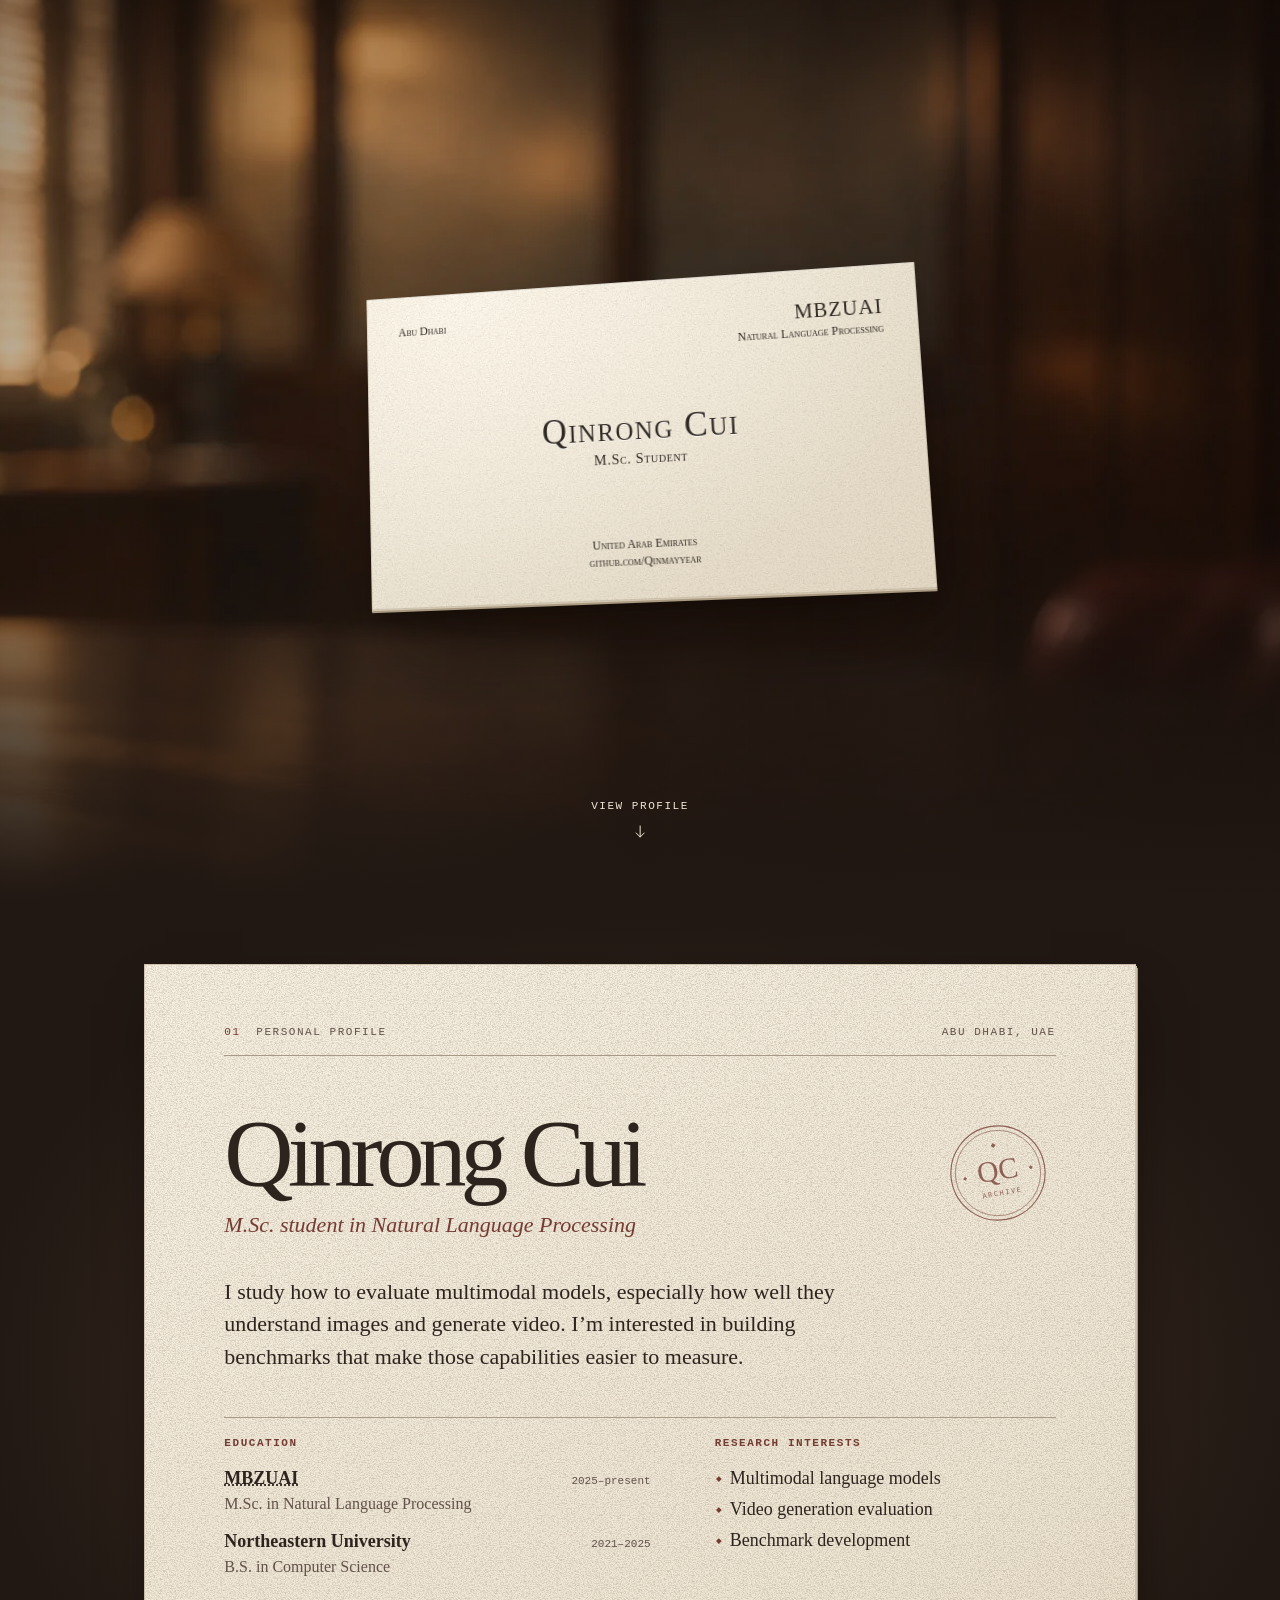
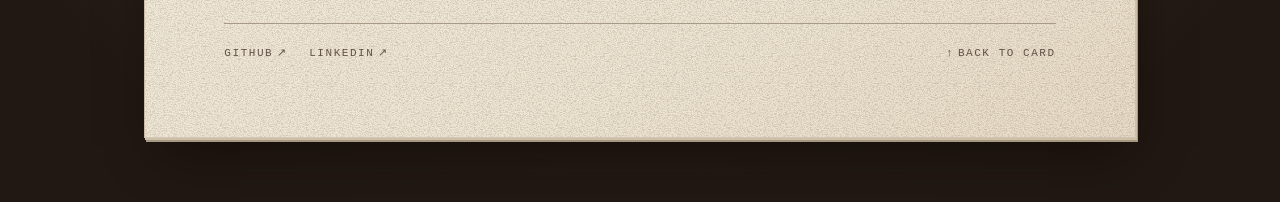
==== index.html @ 7d7e5cdd "big revision" ====
<!doctype html>
<html lang="en">
<head>
  <meta charset="utf-8">
  <meta name="viewport" content="width=device-width, initial-scale=1">
  <meta name="description" content="Qinrong Cui, M.Sc. student in Natural Language Processing at MBZUAI.">
  <meta name="theme-color" content="#211813">
  <title>Qinrong Cui</title>
  <link rel="icon" type="image/svg+xml" href="assets/monogram.svg">
  <link rel="preload" as="image" href="assets/office.webp">
  <link rel="stylesheet" href="assets/site.css">
  <script src="assets/site.js" defer></script>
</head>
<body>
  <main>
    <section class="cover" id="card" aria-labelledby="card-name" tabindex="-1">
      <div class="card-stage">
        <div class="business-card paper">
          <div class="card-corners">
            <span>Abu Dhabi</span>
            <div class="card-affiliation">
              <strong>MBZUAI</strong>
              <span>Natural Language Processing</span>
            </div>
          </div>

          <div class="card-identity">
            <h1 id="card-name">Qinrong Cui</h1>
            <p>M.Sc. Student</p>
          </div>

          <div class="card-details">
            <span>United Arab Emirates</span>
            <a href="https://github.com/Qinmayyear">github.com/Qinmayyear</a>
          </div>
        </div>
      </div>

      <a class="open-profile small-print" href="#profile">
        <span>View profile</span>
        <svg width="16" height="16" viewBox="0 0 16 16" fill="none" aria-hidden="true">
          <path d="M8 2v11m-4-4 4 4 4-4" stroke="currentColor" stroke-linecap="round" stroke-linejoin="round"/>
        </svg>
      </a>
    </section>

    <section class="profile-scene" id="profile" aria-labelledby="profile-title" tabindex="-1">
      <article class="profile-sheet paper">
        <header>
          <div class="sheet-meta small-print">
            <p><span class="sheet-number">01</span> Personal Profile</p>
            <p>Abu Dhabi, UAE</p>
          </div>

          <div class="sheet-heading">
            <div>
              <h2 id="profile-title">Qinrong Cui</h2>
              <p class="sheet-subtitle">M.Sc. student in Natural Language Processing</p>
            </div>
            <img class="sheet-imprint" src="assets/monogram.svg" width="104" height="104" alt="">
          </div>
        </header>

        <p class="sheet-intro">I study how to evaluate multimodal models, especially how well they understand images and generate video. I’m interested in building benchmarks that make those capabilities easier to measure.</p>

        <div class="sheet-columns">
          <section aria-labelledby="education-title">
            <h3 class="small-print" id="education-title">Education</h3>
            <ul class="education-list">
              <li>
                <div class="education-line">
                  <strong><abbr title="Mohamed bin Zayed University of Artificial Intelligence">MBZUAI</abbr></strong>
                  <span class="education-date">2025–present</span>
                </div>
                <p>M.Sc. in Natural Language Processing</p>
              </li>
              <li>
                <div class="education-line">
                  <strong>Northeastern University</strong>
                  <span class="education-date">2021–2025</span>
                </div>
                <p>B.S. in Computer Science</p>
              </li>
            </ul>
          </section>

          <section aria-labelledby="interests-title">
            <h3 class="small-print" id="interests-title">Research Interests</h3>
            <ul class="interest-list">
              <li>Multimodal language models</li>
              <li>Video generation evaluation</li>
              <li>Benchmark development</li>
            </ul>
          </section>
        </div>

        <footer class="sheet-footer small-print">
          <nav aria-label="Contact">
            <a href="https://github.com/Qinmayyear">GitHub <span aria-hidden="true">↗</span></a>
            <a href="https://www.linkedin.com/in/qinrong-cui-92b93a1bb/">LinkedIn <span aria-hidden="true">↗</span></a>
          </nav>
          <a class="back-to-card" href="#card"><span aria-hidden="true">↑</span> Back to card</a>
        </footer>
      </article>
    </section>
  </main>
</body>
</html>
---- assets/site.css ----
:root {
  color-scheme: light;
  --desk: #211813;
  --ink: #2e241e;
  --muted-ink: #615248;
  --oxblood: #743c33;
  --rule: #a79a86;
  --book-face: Baskerville, "Book Antiqua", Georgia, serif;
  --card-face: "Copperplate Gothic Light", Copperplate, Georgia, serif;
  --index-face: "SFMono-Regular", Consolas, "Liberation Mono", monospace;
  scroll-behavior: smooth;
  scrollbar-color: #8a7664 var(--desk);
}

*,
*::before,
*::after {
  box-sizing: border-box;
}

body {
  margin: 0;
  background: var(--desk);
  color: var(--ink);
  font: 1.125rem/1.5 var(--book-face);
}

h1,
h2,
h3,
p,
ul {
  margin: 0;
}

a {
  color: inherit;
  text-underline-offset: 0.22em;
}

a:focus-visible {
  outline: 2px solid currentColor;
  outline-offset: 4px;
}

.small-print {
  font: 500 0.6875rem/1.45 var(--index-face);
  letter-spacing: 0.14em;
  text-transform: uppercase;
}

.paper {
  position: relative;
  isolation: isolate;
}

.paper::before {
  position: absolute;
  z-index: -1;
  inset: 0;
  border-radius: inherit;
  background: url("paper-grain.svg") repeat;
  background-size: 168px 168px;
  opacity: var(--paper-grain, 0.24);
  pointer-events: none;
  content: "";
}

/* The calling card */

.cover {
  --scroll: 0;
  position: relative;
  isolation: isolate;
  display: grid;
  min-block-size: 100vh;
  min-block-size: 100svh;
  place-items: center;
  padding-block: 4.5rem 6rem;
  overflow: hidden;
  overflow: clip;
}

.cover::before,
.cover::after {
  position: absolute;
  pointer-events: none;
  content: "";
}

.cover::before {
  z-index: -2;
  inset: -5%;
  background: #34261e url("office.webp") 50% 53% / cover no-repeat;
  transform: translateY(calc(48px * var(--scroll)));
}

.cover::after {
  z-index: -1;
  inset: 0;
  background:
    linear-gradient(180deg, rgb(31 21 15 / 0.14), transparent 57%, var(--desk) 100%),
    radial-gradient(ellipse at 49% 43%, transparent 24%, rgb(18 10 6 / 0.45) 100%);
}

.card-stage {
  inline-size: min(85vw, 35rem);
  container-type: inline-size;
  perspective: 1100px;
  transform: translateY(calc(-48px * var(--scroll))) scale(calc(1 - 0.075 * var(--scroll)));
}

.business-card {
  --paper-grain: 0.12;
  --tilt-x: 0deg;
  --tilt-y: 0deg;
  display: grid;
  grid-template-rows: 1fr auto 1fr;
  aspect-ratio: 7 / 4;
  padding: 5.4% 6%;
  border-radius: 1px;
  background:
    radial-gradient(ellipse at 16% 2%, #fff9ed, transparent 74%),
    linear-gradient(146deg, #efe8d7 25%, #e5dac6);
  box-shadow:
    inset 0 0 0 1px rgb(97 74 49 / 0.18),
    inset 0 1px 1px rgb(255 255 255 / 0.7),
    0 1px 0 #d4c8b2,
    0 3px 0 #aa9a81,
    1px 15px 20px -12px rgb(18 10 5 / 0.7),
    15px 44px 76px -20px rgb(14 8 5 / 0.7);
  color: #302923;
  font: 400 0.75rem/1.22 var(--card-face);
  font-size: clamp(0.6875rem, 2.12cqi, 0.75rem);
  font-variant-caps: small-caps;
  transform: rotateZ(-2.5deg) rotateX(calc(6deg + var(--tilt-x))) rotateY(calc(-6deg + var(--tilt-y)));
  transition: transform 420ms cubic-bezier(0.2, 0.75, 0.24, 1);
}

.card-corners {
  display: flex;
  align-items: flex-start;
  justify-content: space-between;
  gap: 0.5rem;
  align-self: start;
}

.card-affiliation {
  display: grid;
  gap: 0.12em;
  text-align: right;
}

.card-affiliation strong {
  font-size: clamp(0.875rem, 3.65cqi, 1.375rem);
  font-weight: 400;
  letter-spacing: 0.05em;
}

.card-identity {
  text-align: center;
}

.card-identity h1 {
  font-size: clamp(1.375rem, 6.25cqi, 2.25rem);
  font-weight: 400;
  letter-spacing: 0.045em;
  line-height: 1.06;
  text-shadow: 0 1px rgb(255 255 255 / 0.72);
}

.card-identity p {
  margin-block-start: 0.3em;
  font-size: clamp(0.75rem, 2.55cqi, 0.9375rem);
  letter-spacing: 0.045em;
}

.card-details {
  display: grid;
  justify-items: center;
  gap: 0.2em;
  align-self: end;
  text-align: center;
}

.card-details a {
  text-decoration: none;
}

.card-details a:hover,
.card-details a:focus-visible {
  text-decoration: underline;
}

.open-profile {
  position: absolute;
  inset-block-end: clamp(1.35rem, 6svh, 3.5rem);
  inset-inline-start: 50%;
  display: grid;
  justify-items: center;
  gap: 0.55rem;
  min-block-size: 44px;
  padding: 0.4rem 0.75rem;
  color: #f0e5d4;
  text-decoration: none;
  white-space: nowrap;
  transform: translateX(-50%);
}

.open-profile svg {
  transition: transform 180ms ease-out;
}

.open-profile:hover svg {
  transform: translateY(3px);
}

/* The profile sheet */

.profile-scene {
  display: grid;
  min-block-size: 100vh;
  min-block-size: 100svh;
  place-items: center;
  padding: clamp(1.5rem, 5vw, 4.5rem) clamp(0.75rem, 4vw, 3rem);
  background:
    linear-gradient(var(--desk), transparent 14%, transparent 80%, var(--desk)),
    radial-gradient(ellipse at 50% 52%, #463428, var(--desk) 74%);
}

.cover:focus-visible,
.profile-scene:focus-visible {
  outline: 2px solid #efe4d2;
  outline-offset: -4px;
}

.profile-sheet {
  --paper-grain: 0.22;
  inline-size: min(100%, 62rem);
  padding: clamp(1.5rem, 4.7vw, 4.25rem) clamp(1.25rem, 6.2vw, 5.25rem);
  border: 1px solid rgb(94 66 43 / 0.24);
  background: linear-gradient(154deg, #f7f0e1, #efe6d4 74%, #e8ddc8);
  box-shadow:
    1px 2px 0 #cec0a8,
    2px 4px 0 #a69881,
    5px 24px 50px -16px rgb(14 8 4 / 0.76);
}

.sheet-meta {
  display: flex;
  flex-wrap: wrap;
  justify-content: space-between;
  gap: 0.5rem 1.25rem;
  padding-block-end: 0.85rem;
  border-block-end: 1px solid var(--rule);
  color: var(--muted-ink);
}

.sheet-number {
  margin-inline-end: 0.68em;
  color: var(--oxblood);
}

.sheet-heading {
  display: flex;
  align-items: center;
  justify-content: space-between;
  gap: 1.5rem;
  margin-block-start: clamp(1.65rem, 4.25vw, 3.2rem);
}

.sheet-heading h2 {
  font-size: clamp(2.6rem, 8.6vw, 6rem);
  font-weight: 400;
  letter-spacing: -0.062em;
  line-height: 0.97;
}

.sheet-subtitle {
  margin-block-start: 0.7rem;
  color: var(--oxblood);
  font-size: clamp(1rem, 2.4vw, 1.375rem);
  font-style: italic;
  line-height: 1.3;
}

.sheet-imprint {
  inline-size: clamp(4.75rem, 8vw, 6.5rem);
  block-size: auto;
  margin-inline-end: 0.375rem;
  opacity: 0.77;
  transform: rotate(-10deg);
}

.sheet-intro {
  max-inline-size: 61ch;
  margin-block-start: clamp(1.3rem, 3.2vw, 2.25rem);
  font-size: clamp(1.125rem, 2.45vw, 1.375rem);
  line-height: 1.48;
}

.sheet-columns {
  display: grid;
  grid-template-columns: minmax(0, 1.25fr) minmax(0, 1fr);
  gap: 1.85rem clamp(2rem, 5vw, 4.5rem);
  margin-block-start: clamp(1.65rem, 3.4vw, 2.75rem);
  padding-block-start: 1.15rem;
  border-block-start: 1px solid var(--rule);
}

.sheet-columns h3 {
  margin-block-end: 0.8rem;
  color: var(--oxblood);
  font-weight: 600;
}

.education-list,
.interest-list {
  padding: 0;
  list-style: none;
}

.education-list li + li {
  margin-block-start: 0.72rem;
}

.education-line {
  display: flex;
  flex-wrap: wrap;
  align-items: baseline;
  justify-content: space-between;
  gap: 0.15rem 0.6rem;
}

.education-date {
  color: var(--muted-ink);
  font: 400 0.6875rem/1.5 var(--index-face);
  white-space: nowrap;
}

.education-list p {
  color: var(--muted-ink);
  font-size: 1rem;
}

.interest-list li {
  position: relative;
  padding-inline-start: 0.95rem;
}

.interest-list li::before {
  position: absolute;
  inset-block-start: 0.69em;
  inset-inline-start: 0.15rem;
  inline-size: 0.23rem;
  block-size: 0.23rem;
  background: var(--oxblood);
  transform: rotate(45deg);
  content: "";
}

.interest-list li + li {
  margin-block-start: 0.25rem;
}

.sheet-footer,
.sheet-footer nav {
  display: flex;
  flex-wrap: wrap;
  align-items: center;
  gap: 0.3rem 1.35rem;
}

.sheet-footer {
  justify-content: space-between;
  margin-block-start: clamp(1.55rem, 3.5vw, 2.75rem);
  padding-block-start: 0.55rem;
  border-block-start: 1px solid var(--rule);
  color: var(--muted-ink);
}

.sheet-footer a {
  display: inline-flex;
  align-items: center;
  gap: 0.35em;
  min-block-size: 2.75rem;
  text-decoration: none;
}

.sheet-footer a:hover,
.sheet-footer a:focus-visible {
  color: var(--oxblood);
  text-decoration: underline;
}

@media (max-width: 42rem) {
  .cover::before {
    background-position: 24% 50%;
  }

  .sheet-columns {
    grid-template-columns: 1fr;
  }

  .sheet-imprint {
    display: none;
  }
}

@media (prefers-reduced-motion: reduce) {
  :root {
    scroll-behavior: auto;
  }

  .cover::before,
  .card-stage {
    transform: none;
  }

  .business-card {
    transform: rotateZ(-2.5deg);
    transition: none;
  }

  .open-profile svg {
    transition: none;
  }

  .open-profile:hover svg {
    transform: none;
  }
}

@media print {
  body,
  .profile-scene,
  .profile-sheet {
    background: white;
    color: black;
  }

  .cover,
  .profile-sheet::before,
  .back-to-card {
    display: none;
  }

  .profile-scene,
  .profile-sheet {
    display: block;
    min-block-size: auto;
    inline-size: auto;
    padding: 0;
    border: 0;
    box-shadow: none;
  }
}
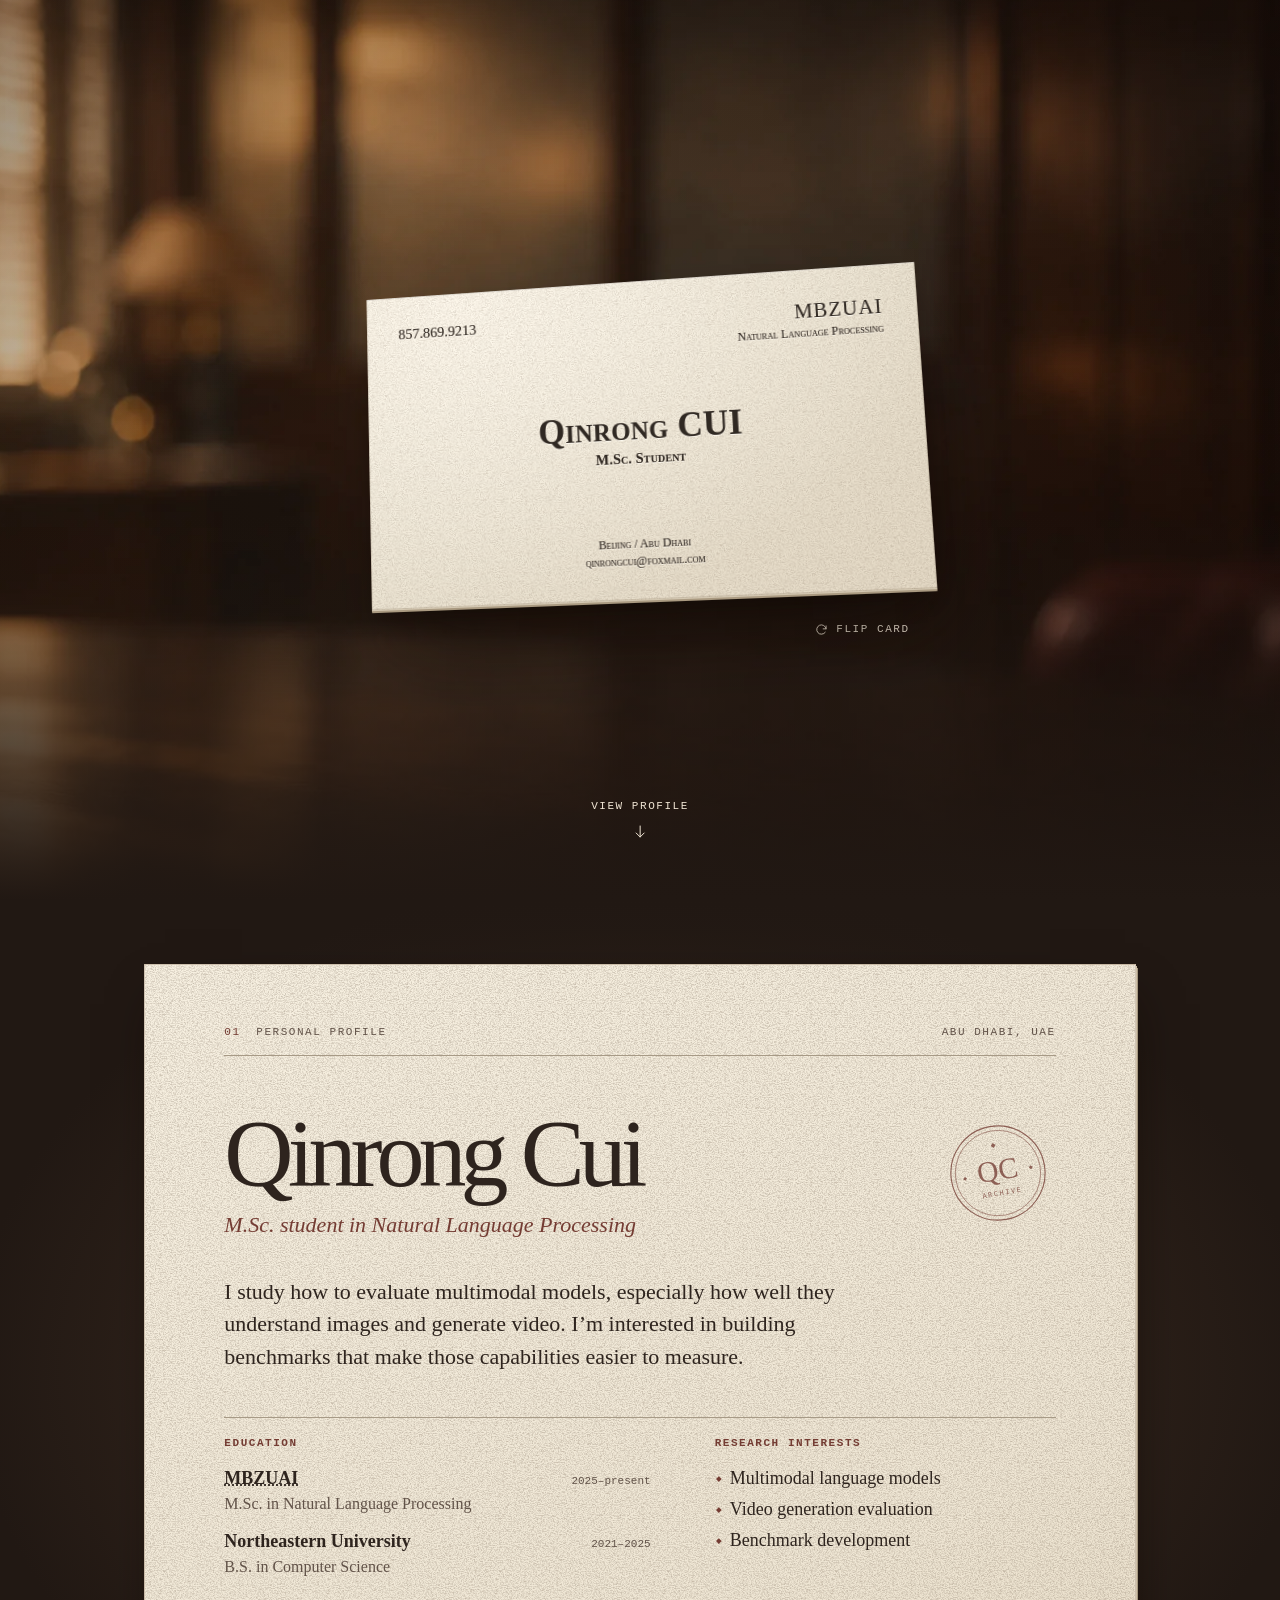
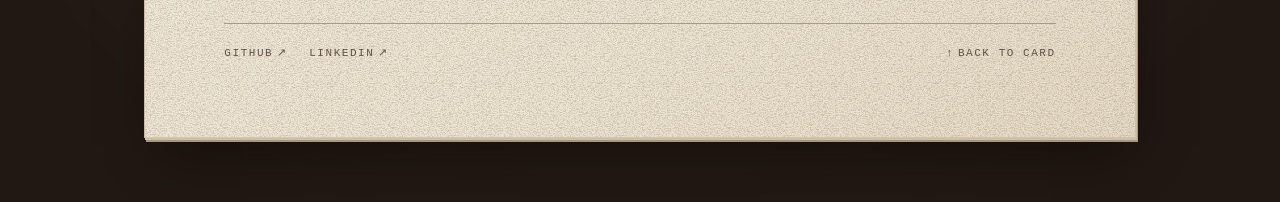
==== commit 8f7a74bb: "Refine calling card and add contact details" ====
--- a/index.html
+++ b/index.html
@@ -13,25 +13,59 @@
 </head>
 <body>
   <main>
-    <section class="cover" id="card" aria-labelledby="card-name" tabindex="-1">
+    <section class="cover" id="card" aria-label="Qinrong Cui’s business card" tabindex="-1">
       <div class="card-stage">
-        <div class="business-card paper">
-          <div class="card-corners">
-            <span>Abu Dhabi</span>
-            <div class="card-affiliation">
-              <strong>MBZUAI</strong>
-              <span>Natural Language Processing</span>
+        <button class="card-flip small-print" type="button" aria-controls="card-contact" aria-expanded="false" hidden>
+          <svg width="15" height="15" viewBox="0 0 16 16" fill="none" aria-hidden="true">
+            <path d="M12.9 7.3A5 5 0 1 0 12 11m.9-6.8v3.1H9.8" stroke="currentColor" stroke-linecap="round" stroke-linejoin="round"/>
+          </svg>
+          Flip card
+        </button>
+
+        <div class="business-card">
+          <div class="card-side card-front paper">
+            <div class="card-corners">
+              <a class="card-phone" href="tel:+18578699213">857.869.9213</a>
+              <div class="card-affiliation">
+                <strong>MBZUAI</strong>
+                <span>Natural Language Processing</span>
+              </div>
+            </div>
+
+            <div class="card-identity">
+              <h1 id="card-name">Qinrong <span class="card-surname">Cui</span></h1>
+              <p>M.Sc. Student</p>
+            </div>
+
+            <div class="card-details">
+              <span>Beijing / Abu Dhabi</span>
+              <a href="mailto:qinrongcui@foxmail.com">qinrongcui@foxmail.com</a>
             </div>
           </div>
 
-          <div class="card-identity">
-            <h1 id="card-name">Qinrong Cui</h1>
-            <p>M.Sc. Student</p>
-          </div>
-
-          <div class="card-details">
-            <span>United Arab Emirates</span>
-            <a href="https://github.com/Qinmayyear">github.com/Qinmayyear</a>
+          <div class="card-side card-back paper" id="card-contact" inert>
+            <div class="card-back-heading">
+              <h2>Contact</h2>
+              <span>Beijing / Abu Dhabi</span>
+            </div>
+            <dl class="card-contact-list">
+              <div>
+                <dt>Email</dt>
+                <dd><a href="mailto:qinrongcui@foxmail.com">qinrongcui@foxmail.com</a></dd>
+              </div>
+              <div>
+                <dt>Phone</dt>
+                <dd><a href="tel:+18578699213">+1 857.869.9213</a></dd>
+              </div>
+              <div>
+                <dt>GitHub</dt>
+                <dd><a href="https://github.com/Qinmayyear">@Qinmayyear <span aria-hidden="true">↗</span></a></dd>
+              </div>
+              <div>
+                <dt>LinkedIn</dt>
+                <dd><a href="https://www.linkedin.com/in/qinrong-cui-92b93a1bb/">Qinrong Cui <span aria-hidden="true">↗</span></a></dd>
+              </div>
+            </dl>
           </div>
         </div>
       </div>
--- a/assets/site.css
+++ b/assets/site.css
@@ -6,7 +6,8 @@
   --oxblood: #743c33;
   --rule: #a79a86;
   --book-face: Baskerville, "Book Antiqua", Georgia, serif;
-  --card-face: "Copperplate Gothic Light", Copperplate, Georgia, serif;
+  --card-face: "Copperplate Gothic Light", "Copperplate Gothic", Copperplate, Georgia, serif;
+  --card-bold-face: "Copperplate Gothic Bold", "Copperplate Gothic", Copperplate, Georgia, serif;
   --index-face: "SFMono-Regular", Consolas, "Liberation Mono", monospace;
   scroll-behavior: smooth;
   scrollbar-color: #8a7664 var(--desk);
@@ -104,6 +105,7 @@
 }
 
 .card-stage {
+  position: relative;
   inline-size: min(85vw, 35rem);
   container-type: inline-size;
   perspective: 1100px;
@@ -111,12 +113,29 @@
 }
 
 .business-card {
-  --paper-grain: 0.12;
   --tilt-x: 0deg;
   --tilt-y: 0deg;
-  display: grid;
-  grid-template-rows: 1fr auto 1fr;
+  --card-turn: 0deg;
+  display: grid;
   aspect-ratio: 7 / 4;
+  transform: rotateZ(-2.5deg) rotateX(calc(6deg + var(--tilt-x))) rotateY(calc(-6deg + var(--tilt-y) + var(--card-turn)));
+  transform-style: preserve-3d;
+  transition: transform 460ms cubic-bezier(0.2, 0.75, 0.24, 1);
+}
+
+.business-card.is-flipped {
+  --card-turn: 180deg;
+}
+
+.card-flip:not([hidden]) + .business-card {
+  cursor: pointer;
+}
+
+.card-side {
+  --paper-grain: 0.185;
+  display: grid;
+  grid-area: 1 / 1;
+  min-inline-size: 0;
   padding: 5.4% 6%;
   border-radius: 1px;
   background:
@@ -133,8 +152,13 @@
   font: 400 0.75rem/1.22 var(--card-face);
   font-size: clamp(0.6875rem, 2.12cqi, 0.75rem);
   font-variant-caps: small-caps;
-  transform: rotateZ(-2.5deg) rotateX(calc(6deg + var(--tilt-x))) rotateY(calc(-6deg + var(--tilt-y)));
-  transition: transform 420ms cubic-bezier(0.2, 0.75, 0.24, 1);
+  text-shadow: 0 -0.45px 0 rgb(69 45 30 / 0.38), 0 0.65px 0 rgb(255 252 243 / 0.85);
+  -webkit-backface-visibility: hidden;
+  backface-visibility: hidden;
+}
+
+.card-front {
+  grid-template-rows: 1fr auto 1fr;
 }
 
 .card-corners {
@@ -143,6 +167,12 @@
   justify-content: space-between;
   gap: 0.5rem;
   align-self: start;
+}
+
+.card-phone {
+  font-size: clamp(0.75rem, 2.68cqi, 0.9375rem);
+  font-variant-numeric: lining-nums tabular-nums;
+  white-space: nowrap;
 }
 
 .card-affiliation {
@@ -158,21 +188,27 @@
 }
 
 .card-identity {
+  font-family: var(--card-bold-face);
+  font-weight: 700;
   text-align: center;
 }
 
 .card-identity h1 {
   font-size: clamp(1.375rem, 6.25cqi, 2.25rem);
-  font-weight: 400;
-  letter-spacing: 0.045em;
+  font-weight: inherit;
+  letter-spacing: 0.008em;
   line-height: 1.06;
-  text-shadow: 0 1px rgb(255 255 255 / 0.72);
+}
+
+.card-surname {
+  font-variant-caps: normal;
+  text-transform: uppercase;
 }
 
 .card-identity p {
   margin-block-start: 0.3em;
   font-size: clamp(0.75rem, 2.55cqi, 0.9375rem);
-  letter-spacing: 0.045em;
+  letter-spacing: 0.01em;
 }
 
 .card-details {
@@ -183,13 +219,106 @@
   text-align: center;
 }
 
-.card-details a {
+.card-side a {
   text-decoration: none;
 }
 
-.card-details a:hover,
-.card-details a:focus-visible {
+.card-side a:hover,
+.card-side a:focus-visible {
   text-decoration: underline;
+}
+
+.card-back {
+  grid-template-rows: auto 1fr;
+  row-gap: clamp(0.3rem, 1.7cqi, 0.75rem);
+  transform: rotateY(180deg);
+}
+
+.card-back-heading {
+  display: flex;
+  flex-wrap: wrap;
+  justify-content: space-between;
+  align-items: baseline;
+  gap: 0.1rem 0.6rem;
+  padding-block-end: 0.5em;
+  border-block-end: 1px solid var(--rule);
+}
+
+.card-back-heading h2 {
+  font: 700 clamp(1.125rem, 4.3cqi, 1.5rem)/1 var(--card-bold-face);
+}
+
+.card-back-heading span {
+  color: var(--muted-ink);
+}
+
+.card-contact-list {
+  display: grid;
+  grid-template-rows: repeat(4, 1fr);
+  margin: 0;
+}
+
+.card-contact-list > div {
+  display: grid;
+  grid-template-columns: minmax(3.45rem, 24%) minmax(0, 1fr);
+  align-items: center;
+  gap: 0.45rem;
+  border-block-end: 1px solid rgb(98 77 56 / 0.23);
+}
+
+.card-contact-list > div:last-child {
+  border-block-end: 0;
+}
+
+.card-contact-list dt {
+  color: var(--muted-ink);
+  font: 500 clamp(0.575rem, 1.94cqi, 0.6875rem)/1.2 var(--index-face);
+  letter-spacing: 0.08em;
+  text-shadow: none;
+  text-transform: uppercase;
+}
+
+.card-contact-list dd {
+  margin: 0;
+  font-size: clamp(0.75rem, 2.75cqi, 0.9375rem);
+}
+
+.card-contact-list a {
+  display: flex;
+  align-items: center;
+  justify-content: space-between;
+  gap: 0.35em;
+  min-block-size: 1.5rem;
+  overflow-wrap: anywhere;
+}
+
+.card-contact-list a span {
+  color: var(--oxblood);
+}
+
+.card-flip:not([hidden]) {
+  position: absolute;
+  inset-block-start: calc(100% + 0.6rem);
+  inset-inline-end: 0;
+  display: inline-flex;
+  align-items: center;
+  gap: 0.45rem;
+  min-block-size: 2.75rem;
+  padding: 0 0.65rem;
+  border: 0;
+  border-radius: 1px;
+  background: transparent;
+  color: #f0e5d4;
+  cursor: pointer;
+}
+
+.card-flip:hover {
+  background: rgb(247 235 218 / 0.10);
+}
+
+.card-flip:focus-visible {
+  outline: 2px solid currentColor;
+  outline-offset: 2px;
 }
 
 .open-profile {
@@ -235,7 +364,7 @@
 }
 
 .profile-sheet {
-  --paper-grain: 0.22;
+  --paper-grain: 0.26;
   inline-size: min(100%, 62rem);
   padding: clamp(1.5rem, 4.7vw, 4.25rem) clamp(1.25rem, 6.2vw, 5.25rem);
   border: 1px solid rgb(94 66 43 / 0.24);
@@ -418,7 +547,7 @@
   }
 
   .business-card {
-    transform: rotateZ(-2.5deg);
+    transform: rotateZ(-2.5deg) rotateY(var(--card-turn));
     transition: none;
   }
 
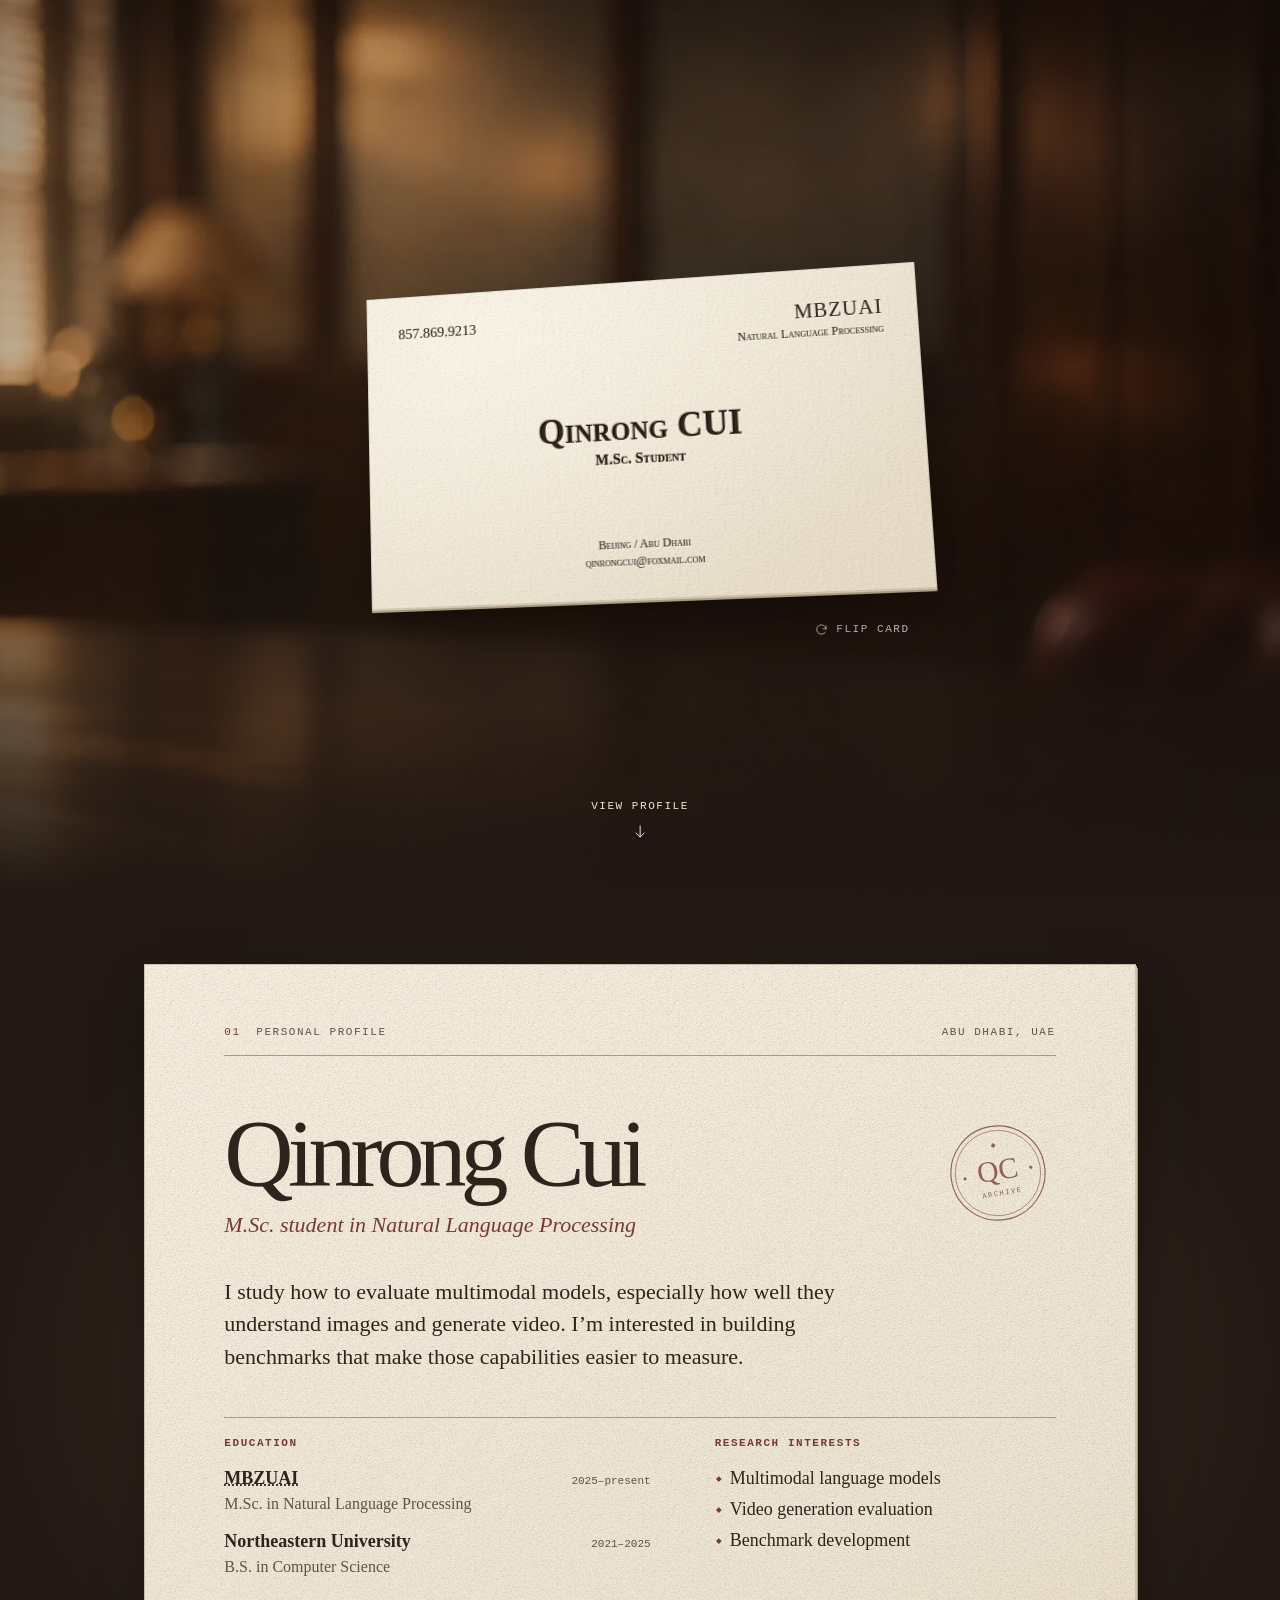
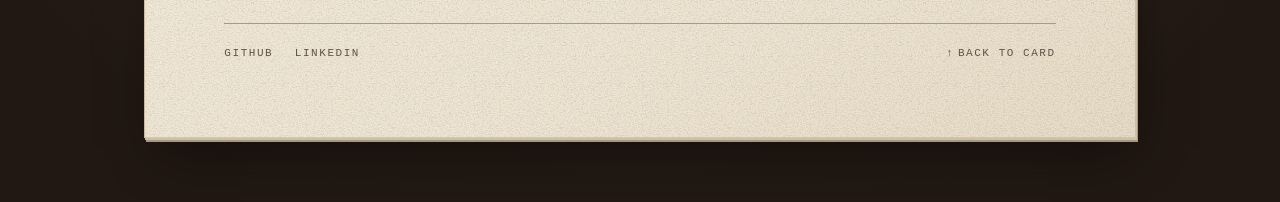
==== commit 26b7a9e8: "Light the paper and recessed type with card tilt" ====
--- a/index.html
+++ b/index.html
@@ -8,12 +8,46 @@
   <title>Qinrong Cui</title>
   <link rel="icon" type="image/svg+xml" href="assets/monogram.svg">
   <link rel="preload" as="image" href="assets/office.webp">
-  <link rel="stylesheet" href="assets/site.css">
-  <script src="assets/site.js" defer></script>
+  <link rel="stylesheet" href="assets/site.css?v=paper-light">
+  <script src="assets/site.js?v=paper-light" defer></script>
 </head>
 <body>
   <main>
     <section class="cover" id="card" aria-label="Qinrong Cui’s business card" tabindex="-1">
+      <svg class="card-materials" width="0" height="0" aria-hidden="true" focusable="false">
+        <defs>
+          <filter id="fiber-relief" filterUnits="userSpaceOnUse" x="0" y="0" width="168" height="168" color-interpolation-filters="sRGB">
+            <feTurbulence type="fractalNoise" baseFrequency=".28 .57" numOctaves="2" seed="23" stitchTiles="stitch" result="fiber-height"/>
+            <feDiffuseLighting in="fiber-height" surfaceScale="1.45" lighting-color="#fff">
+              <feDistantLight data-card-light azimuth="225" elevation="38"/>
+            </feDiffuseLighting>
+          </filter>
+          <pattern id="lit-fibers" width="168" height="168" patternUnits="userSpaceOnUse">
+            <rect width="168" height="168" fill="#808080" filter="url(#fiber-relief)"/>
+          </pattern>
+
+          <filter id="pressed-ink" x="-10%" y="-24%" width="120%" height="148%" color-interpolation-filters="sRGB">
+            <feGaussianBlur in="SourceAlpha" stdDeviation=".55" result="glyph-depth"/>
+            <feDiffuseLighting in="glyph-depth" surfaceScale="-2.1" lighting-color="#fff" result="groove-light">
+              <feDistantLight data-card-light azimuth="225" elevation="38"/>
+            </feDiffuseLighting>
+            <feComponentTransfer in="groove-light" result="ink-tone">
+              <feFuncR type="linear" slope=".23" intercept=".048"/>
+              <feFuncG type="linear" slope=".18" intercept=".039"/>
+              <feFuncB type="linear" slope=".14" intercept=".031"/>
+            </feComponentTransfer>
+            <feComposite in="ink-tone" in2="SourceAlpha" operator="in" result="ink"/>
+            <feColorMatrix id="groove-shadow" in="groove-light" type="matrix" values="0 0 0 0 .39  0 0 0 0 .28  0 0 0 0 .19  -.72 0 0 0 .418" result="groove-shadow"/>
+            <feColorMatrix id="groove-highlight" in="groove-light" type="matrix" values="0 0 0 0 1  0 0 0 0 .99  0 0 0 0 .95  1.55 0 0 0 -.989" result="groove-highlight"/>
+            <feMerge>
+              <feMergeNode in="groove-shadow"/>
+              <feMergeNode in="groove-highlight"/>
+              <feMergeNode in="ink"/>
+            </feMerge>
+          </filter>
+        </defs>
+      </svg>
+
       <div class="card-stage">
         <button class="card-flip small-print" type="button" aria-controls="card-contact" aria-expanded="false" hidden>
           <svg width="15" height="15" viewBox="0 0 16 16" fill="none" aria-hidden="true">
@@ -24,6 +58,9 @@
 
         <div class="business-card">
           <div class="card-side card-front paper">
+            <svg class="card-surface" width="100%" height="100%" aria-hidden="true" focusable="false">
+              <rect width="100%" height="100%" fill="url(#lit-fibers)"/>
+            </svg>
             <div class="card-corners">
               <a class="card-phone" href="tel:+18578699213">857.869.9213</a>
               <div class="card-affiliation">
@@ -44,6 +81,9 @@
           </div>
 
           <div class="card-side card-back paper" id="card-contact" inert>
+            <svg class="card-surface" width="100%" height="100%" aria-hidden="true" focusable="false">
+              <rect width="100%" height="100%" fill="url(#lit-fibers)"/>
+            </svg>
             <div class="card-back-heading">
               <h2>Contact</h2>
               <span>Beijing / Abu Dhabi</span>
@@ -59,11 +99,11 @@
               </div>
               <div>
                 <dt>GitHub</dt>
-                <dd><a href="https://github.com/Qinmayyear">@Qinmayyear <span aria-hidden="true">↗</span></a></dd>
+                <dd><a href="https://github.com/Qinmayyear">@Qinmayyear</a></dd>
               </div>
               <div>
                 <dt>LinkedIn</dt>
-                <dd><a href="https://www.linkedin.com/in/qinrong-cui-92b93a1bb/">Qinrong Cui <span aria-hidden="true">↗</span></a></dd>
+                <dd><a href="https://www.linkedin.com/in/qinrong-cui-92b93a1bb/">Qinrong Cui</a></dd>
               </div>
             </dl>
           </div>
@@ -130,8 +170,8 @@
 
         <footer class="sheet-footer small-print">
           <nav aria-label="Contact">
-            <a href="https://github.com/Qinmayyear">GitHub <span aria-hidden="true">↗</span></a>
-            <a href="https://www.linkedin.com/in/qinrong-cui-92b93a1bb/">LinkedIn <span aria-hidden="true">↗</span></a>
+            <a href="https://github.com/Qinmayyear">GitHub</a>
+            <a href="https://www.linkedin.com/in/qinrong-cui-92b93a1bb/">LinkedIn</a>
           </nav>
           <a class="back-to-card" href="#card"><span aria-hidden="true">↑</span> Back to card</a>
         </footer>
--- a/assets/site.css
+++ b/assets/site.css
@@ -104,6 +104,11 @@
     radial-gradient(ellipse at 49% 43%, transparent 24%, rgb(18 10 6 / 0.45) 100%);
 }
 
+.card-materials {
+  position: absolute;
+  pointer-events: none;
+}
+
 .card-stage {
   position: relative;
   inline-size: min(85vw, 35rem);
@@ -132,15 +137,18 @@
 }
 
 .card-side {
-  --paper-grain: 0.185;
+  --paper-grain: 0.055;
+  --rim-x: var(--ink-rim-x, 0.55px);
+  --rim-y: var(--ink-rim-y, 0.55px);
   display: grid;
   grid-area: 1 / 1;
   min-inline-size: 0;
   padding: 5.4% 6%;
   border-radius: 1px;
   background:
-    radial-gradient(ellipse at 16% 2%, #fff9ed, transparent 74%),
-    linear-gradient(146deg, #efe8d7 25%, #e5dac6);
+    radial-gradient(ellipse at var(--window-x, 18%) var(--window-y, 9%),
+      rgb(255 251 239 / var(--window-glow, 0.65)), transparent 76%),
+    linear-gradient(146deg, #f0e8d7 24%, #e6dac5);
   box-shadow:
     inset 0 0 0 1px rgb(97 74 49 / 0.18),
     inset 0 1px 1px rgb(255 255 255 / 0.7),
@@ -152,9 +160,30 @@
   font: 400 0.75rem/1.22 var(--card-face);
   font-size: clamp(0.6875rem, 2.12cqi, 0.75rem);
   font-variant-caps: small-caps;
-  text-shadow: 0 -0.45px 0 rgb(69 45 30 / 0.38), 0 0.65px 0 rgb(255 252 243 / 0.85);
+  text-shadow:
+    calc(-0.65 * var(--rim-x)) calc(-0.65 * var(--rim-y)) 0 rgb(67 45 31 / 0.30),
+    var(--rim-x) var(--rim-y) 0 rgb(255 250 238 / 0.72);
   -webkit-backface-visibility: hidden;
   backface-visibility: hidden;
+}
+
+.card-surface {
+  position: absolute;
+  z-index: -1;
+  inset: 0;
+  inline-size: 100%;
+  block-size: 100%;
+  border-radius: inherit;
+  mix-blend-mode: soft-light;
+  mask-image: radial-gradient(ellipse at var(--window-x, 18%) var(--window-y, 9%), #000 5%, rgb(0 0 0 / 0.38) 100%);
+  opacity: 0.68;
+  pointer-events: none;
+}
+
+.card-identity,
+.card-back-heading h2 {
+  filter: url("#pressed-ink");
+  text-shadow: none;
 }
 
 .card-front {
@@ -286,14 +315,8 @@
 .card-contact-list a {
   display: flex;
   align-items: center;
-  justify-content: space-between;
-  gap: 0.35em;
   min-block-size: 1.5rem;
   overflow-wrap: anywhere;
-}
-
-.card-contact-list a span {
-  color: var(--oxblood);
 }
 
 .card-flip:not([hidden]) {
@@ -364,7 +387,7 @@
 }
 
 .profile-sheet {
-  --paper-grain: 0.26;
+  --paper-grain: 0.14;
   inline-size: min(100%, 62rem);
   padding: clamp(1.5rem, 4.7vw, 4.25rem) clamp(1.25rem, 6.2vw, 5.25rem);
   border: 1px solid rgb(94 66 43 / 0.24);
@@ -560,6 +583,21 @@
   }
 }
 
+@media (forced-colors: active) {
+  .card-surface {
+    display: none;
+  }
+
+  .card-identity,
+  .card-back-heading h2 {
+    filter: none;
+  }
+
+  .card-side {
+    text-shadow: none;
+  }
+}
+
 @media print {
   body,
   .profile-scene,
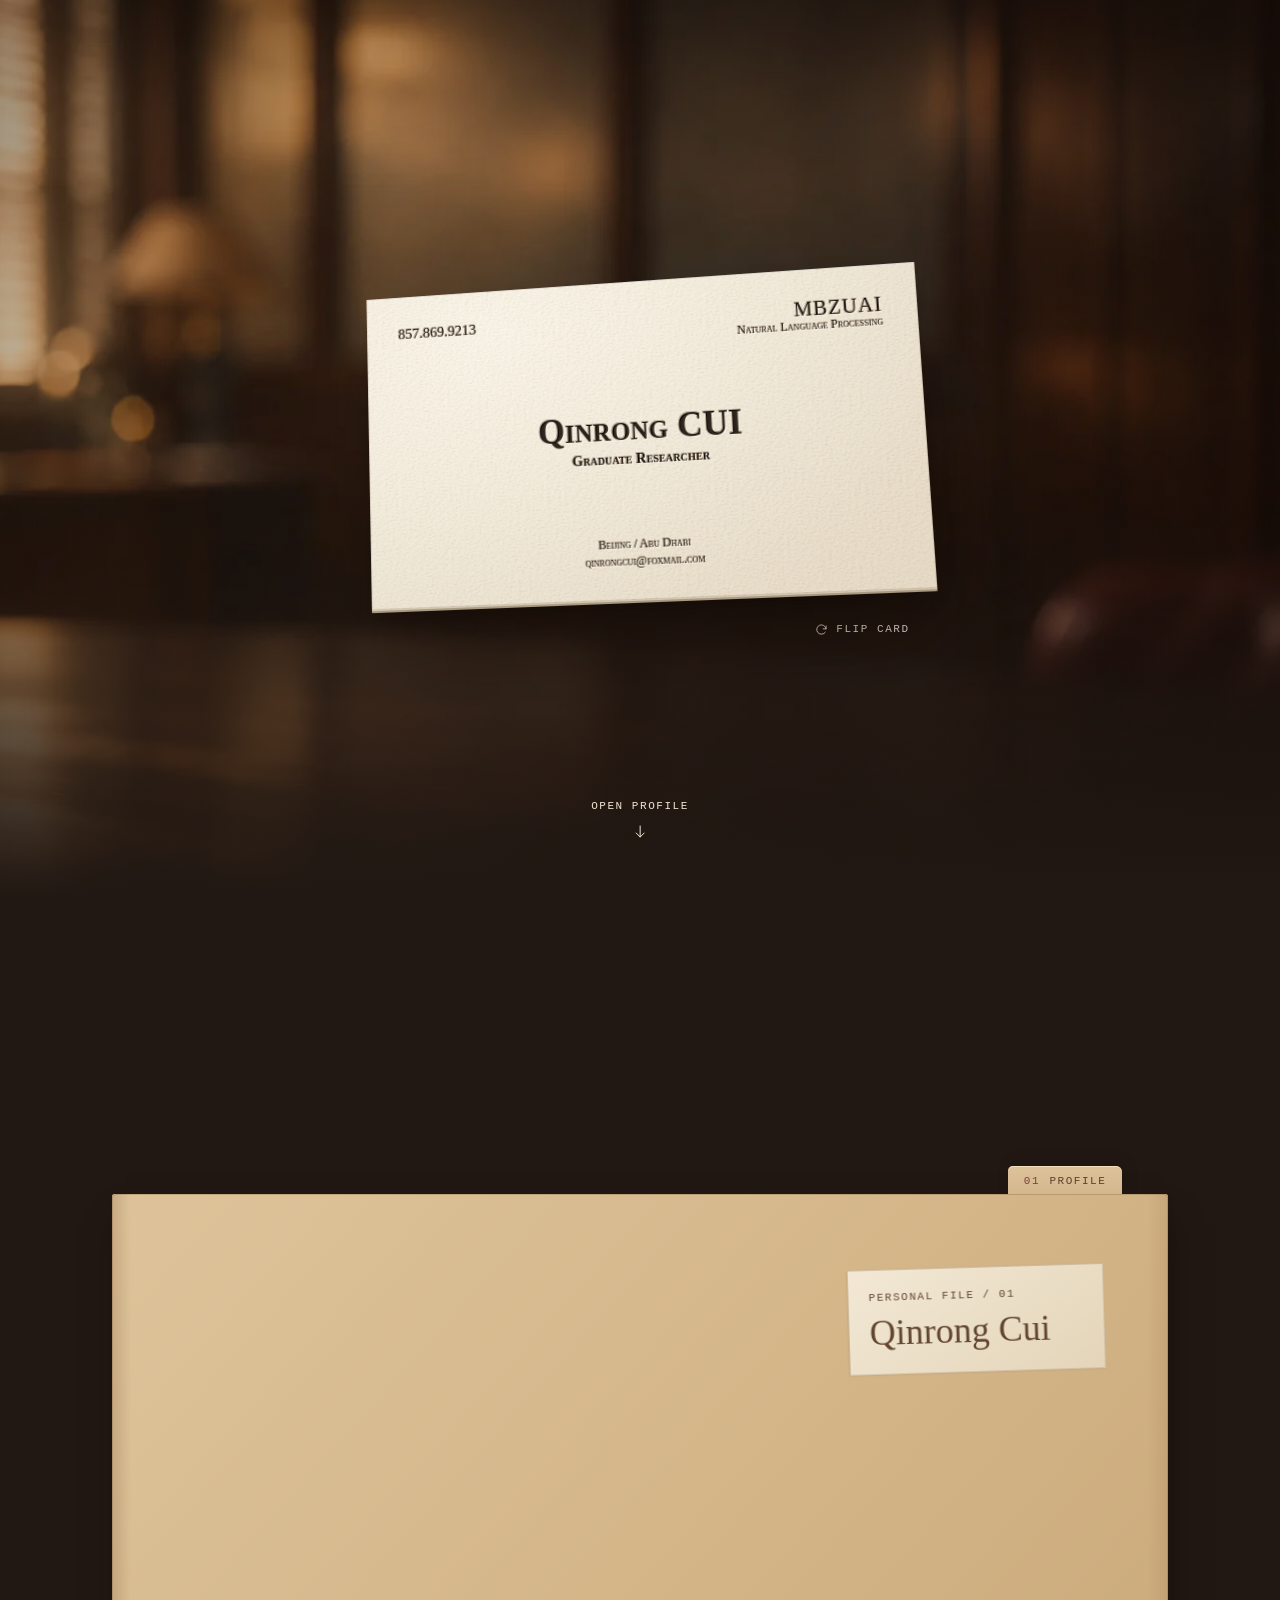
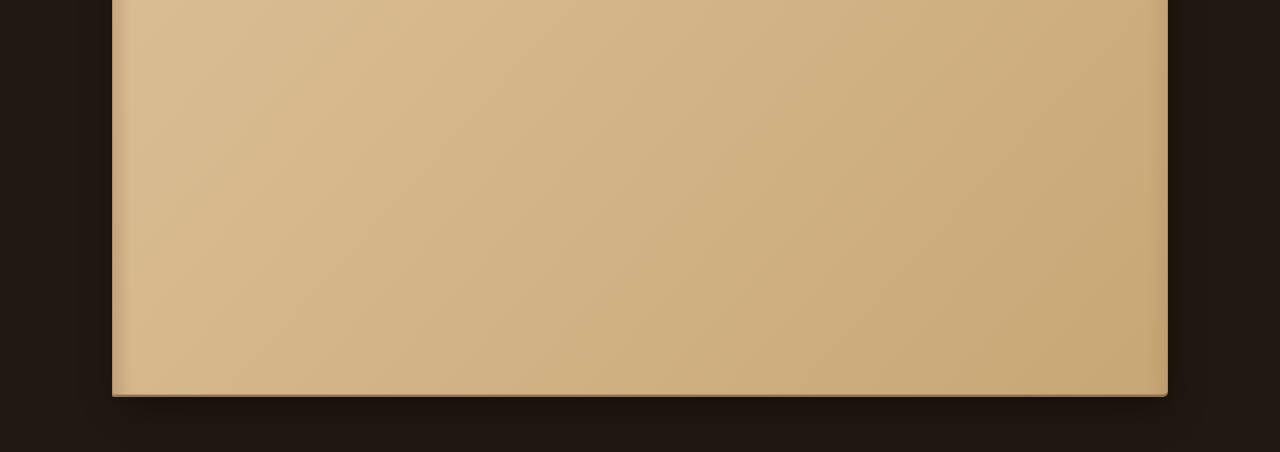
==== commit c0f0f0a9: "Open the profile in a manila folder on the desk" ====
--- a/index.html
+++ b/index.html
@@ -8,174 +8,186 @@
   <title>Qinrong Cui</title>
   <link rel="icon" type="image/svg+xml" href="assets/monogram.svg">
   <link rel="preload" as="image" href="assets/office.webp">
-  <link rel="stylesheet" href="assets/site.css?v=paper-light">
-  <script src="assets/site.js?v=paper-light" defer></script>
+  <link rel="stylesheet" href="assets/site.css?v=desk-file">
+  <script src="assets/site.js?v=desk-file" defer></script>
 </head>
 <body>
-  <main>
-    <section class="cover" id="card" aria-label="Qinrong Cui’s business card" tabindex="-1">
-      <svg class="card-materials" width="0" height="0" aria-hidden="true" focusable="false">
-        <defs>
-          <filter id="fiber-relief" filterUnits="userSpaceOnUse" x="0" y="0" width="168" height="168" color-interpolation-filters="sRGB">
-            <feTurbulence type="fractalNoise" baseFrequency=".28 .57" numOctaves="2" seed="23" stitchTiles="stitch" result="fiber-height"/>
-            <feDiffuseLighting in="fiber-height" surfaceScale="1.45" lighting-color="#fff">
-              <feDistantLight data-card-light azimuth="225" elevation="38"/>
-            </feDiffuseLighting>
-          </filter>
-          <pattern id="lit-fibers" width="168" height="168" patternUnits="userSpaceOnUse">
-            <rect width="168" height="168" fill="#808080" filter="url(#fiber-relief)"/>
-          </pattern>
+  <main class="desk-story">
+    <div class="desk-backdrop" aria-hidden="true"></div>
+    <div class="desk-arrival" id="card" tabindex="-1">
+      <section class="cover" aria-label="Qinrong Cui’s business card">
+        <svg class="card-materials" width="0" height="0" aria-hidden="true" focusable="false">
+          <defs>
+            <filter id="fiber-relief" filterUnits="userSpaceOnUse" x="0" y="0" width="168" height="168" color-interpolation-filters="sRGB">
+              <feTurbulence type="fractalNoise" baseFrequency=".28 .57" numOctaves="2" seed="23" stitchTiles="stitch" result="fiber-height"/>
+              <feDiffuseLighting in="fiber-height" surfaceScale="1.45" lighting-color="#fff">
+                <feDistantLight data-card-light azimuth="225" elevation="38"/>
+              </feDiffuseLighting>
+            </filter>
+            <pattern id="lit-fibers" width="168" height="168" patternUnits="userSpaceOnUse">
+              <rect width="168" height="168" fill="#808080" filter="url(#fiber-relief)"/>
+            </pattern>
 
-          <filter id="pressed-ink" x="-10%" y="-24%" width="120%" height="148%" color-interpolation-filters="sRGB">
-            <feGaussianBlur in="SourceAlpha" stdDeviation=".55" result="glyph-depth"/>
-            <feDiffuseLighting in="glyph-depth" surfaceScale="-2.1" lighting-color="#fff" result="groove-light">
-              <feDistantLight data-card-light azimuth="225" elevation="38"/>
-            </feDiffuseLighting>
-            <feComponentTransfer in="groove-light" result="ink-tone">
-              <feFuncR type="linear" slope=".23" intercept=".048"/>
-              <feFuncG type="linear" slope=".18" intercept=".039"/>
-              <feFuncB type="linear" slope=".14" intercept=".031"/>
-            </feComponentTransfer>
-            <feComposite in="ink-tone" in2="SourceAlpha" operator="in" result="ink"/>
-            <feColorMatrix id="groove-shadow" in="groove-light" type="matrix" values="0 0 0 0 .39  0 0 0 0 .28  0 0 0 0 .19  -.72 0 0 0 .418" result="groove-shadow"/>
-            <feColorMatrix id="groove-highlight" in="groove-light" type="matrix" values="0 0 0 0 1  0 0 0 0 .99  0 0 0 0 .95  1.55 0 0 0 -.989" result="groove-highlight"/>
-            <feMerge>
-              <feMergeNode in="groove-shadow"/>
-              <feMergeNode in="groove-highlight"/>
-              <feMergeNode in="ink"/>
-            </feMerge>
-          </filter>
-        </defs>
-      </svg>
+            <filter id="pressed-ink" x="-10%" y="-24%" width="120%" height="148%" color-interpolation-filters="sRGB">
+              <feGaussianBlur in="SourceAlpha" stdDeviation=".55" result="glyph-depth"/>
+              <feDiffuseLighting in="glyph-depth" surfaceScale="-2.1" lighting-color="#fff" result="groove-light">
+                <feDistantLight data-card-light azimuth="225" elevation="38"/>
+              </feDiffuseLighting>
+              <feComponentTransfer in="groove-light" result="ink-tone">
+                <feFuncR type="linear" slope=".23" intercept=".048"/>
+                <feFuncG type="linear" slope=".18" intercept=".039"/>
+                <feFuncB type="linear" slope=".14" intercept=".031"/>
+              </feComponentTransfer>
+              <feComposite in="ink-tone" in2="SourceAlpha" operator="in" result="ink"/>
+              <feColorMatrix id="groove-shadow" in="groove-light" type="matrix" values="0 0 0 0 .39  0 0 0 0 .28  0 0 0 0 .19  -.72 0 0 0 .418" result="groove-shadow"/>
+              <feColorMatrix id="groove-highlight" in="groove-light" type="matrix" values="0 0 0 0 1  0 0 0 0 .99  0 0 0 0 .95  1.55 0 0 0 -.989" result="groove-highlight"/>
+              <feMerge>
+                <feMergeNode in="groove-shadow"/>
+                <feMergeNode in="groove-highlight"/>
+                <feMergeNode in="ink"/>
+              </feMerge>
+            </filter>
+          </defs>
+        </svg>
 
-      <div class="card-stage">
-        <button class="card-flip small-print" type="button" aria-controls="card-contact" aria-expanded="false" hidden>
-          <svg width="15" height="15" viewBox="0 0 16 16" fill="none" aria-hidden="true">
-            <path d="M12.9 7.3A5 5 0 1 0 12 11m.9-6.8v3.1H9.8" stroke="currentColor" stroke-linecap="round" stroke-linejoin="round"/>
-          </svg>
-          Flip card
-        </button>
+        <div class="card-stage">
+          <button class="card-flip small-print" type="button" aria-controls="card-contact" aria-expanded="false" hidden>
+            <svg width="15" height="15" viewBox="0 0 16 16" fill="none" aria-hidden="true">
+              <path d="M12.9 7.3A5 5 0 1 0 12 11m.9-6.8v3.1H9.8" stroke="currentColor" stroke-linecap="round" stroke-linejoin="round"/>
+            </svg>
+            Flip card
+          </button>
 
-        <div class="business-card">
-          <div class="card-side card-front paper">
-            <svg class="card-surface" width="100%" height="100%" aria-hidden="true" focusable="false">
-              <rect width="100%" height="100%" fill="url(#lit-fibers)"/>
-            </svg>
-            <div class="card-corners">
-              <a class="card-phone" href="tel:+18578699213">857.869.9213</a>
-              <div class="card-affiliation">
-                <strong>MBZUAI</strong>
-                <span>Natural Language Processing</span>
+          <div class="business-card">
+            <div class="card-side card-front paper">
+              <svg class="card-surface" width="100%" height="100%" aria-hidden="true" focusable="false">
+                <rect width="100%" height="100%" fill="url(#lit-fibers)"/>
+              </svg>
+              <div class="card-corners">
+                <a class="card-phone" href="tel:+18578699213"><span class="card-ink">857.869.9213</span></a>
+                <div class="card-affiliation card-ink">
+                  <strong>MBZUAI</strong>
+                  <span>Natural Language Processing</span>
+                </div>
+              </div>
+
+              <div class="card-identity card-ink">
+                <h1 id="card-name">Qinrong <span class="card-surname">Cui</span></h1>
+                <p>Graduate Researcher</p>
+              </div>
+
+              <div class="card-details">
+                <span class="card-ink">Beijing / Abu Dhabi</span>
+                <a href="mailto:qinrongcui@foxmail.com"><span class="card-ink">qinrongcui@foxmail.com</span></a>
               </div>
             </div>
 
-            <div class="card-identity">
-              <h1 id="card-name">Qinrong <span class="card-surname">Cui</span></h1>
-              <p>M.Sc. Student</p>
+            <div class="card-side card-back paper" id="card-contact" inert>
+              <svg class="card-surface" width="100%" height="100%" aria-hidden="true" focusable="false">
+                <rect width="100%" height="100%" fill="url(#lit-fibers)"/>
+              </svg>
+              <div class="card-back-heading">
+                <h2 class="card-ink">Contact</h2>
+                <span class="card-ink">Beijing / Abu Dhabi</span>
+              </div>
+              <dl class="card-contact-list">
+                <div>
+                  <dt class="card-ink">Email</dt>
+                  <dd><a href="mailto:qinrongcui@foxmail.com"><span class="card-ink">qinrongcui@foxmail.com</span></a></dd>
+                </div>
+                <div>
+                  <dt class="card-ink">Phone</dt>
+                  <dd><a href="tel:+18578699213"><span class="card-ink">+1 857.869.9213</span></a></dd>
+                </div>
+                <div>
+                  <dt class="card-ink">GitHub</dt>
+                  <dd><a href="https://github.com/Qinmayyear"><span class="card-ink">@Qinmayyear</span></a></dd>
+                </div>
+                <div>
+                  <dt class="card-ink">LinkedIn</dt>
+                  <dd><a href="https://www.linkedin.com/in/qinrong-cui-92b93a1bb/"><span class="card-ink">Qinrong Cui</span></a></dd>
+                </div>
+              </dl>
+            </div>
+          </div>
+        </div>
+
+        <a class="open-profile small-print" href="#profile">
+          <span>Open profile</span>
+          <svg width="16" height="16" viewBox="0 0 16 16" fill="none" aria-hidden="true">
+            <path d="M8 2v11m-4-4 4 4 4-4" stroke="currentColor" stroke-linecap="round" stroke-linejoin="round"/>
+          </svg>
+        </a>
+      </section>
+    </div>
+
+    <section class="profile-scene" id="profile" aria-labelledby="profile-title" tabindex="-1">
+      <div class="file-folder">
+        <div class="folder-tab small-print" aria-hidden="true"><span>01</span> Profile</div>
+        <article class="profile-sheet paper">
+          <header>
+            <div class="sheet-meta small-print">
+              <p><span class="sheet-number">01</span> Personal Profile</p>
+              <p>Abu Dhabi, UAE</p>
             </div>
 
-            <div class="card-details">
-              <span>Beijing / Abu Dhabi</span>
-              <a href="mailto:qinrongcui@foxmail.com">qinrongcui@foxmail.com</a>
+            <div class="sheet-heading">
+              <div>
+                <h2 id="profile-title">Qinrong Cui</h2>
+                <p class="sheet-subtitle">Graduate research in natural language processing</p>
+              </div>
+              <img class="sheet-imprint" src="assets/monogram.svg" width="104" height="104" alt="">
             </div>
+          </header>
+
+          <p class="sheet-intro">I study how to evaluate multimodal models, especially how well they understand images and generate video. I’m interested in building benchmarks that make those capabilities easier to measure.</p>
+
+          <div class="sheet-columns">
+            <section aria-labelledby="education-title">
+              <h3 class="small-print" id="education-title">Education</h3>
+              <ul class="education-list">
+                <li>
+                  <div class="education-line">
+                    <strong><abbr title="Mohamed bin Zayed University of Artificial Intelligence">MBZUAI</abbr></strong>
+                    <span class="education-date">2025–present</span>
+                  </div>
+                  <p>M.Sc. in Natural Language Processing</p>
+                </li>
+                <li>
+                  <div class="education-line">
+                    <strong>Northeastern University</strong>
+                    <span class="education-date">2021–2025</span>
+                  </div>
+                  <p>B.S. in Computer Science</p>
+                </li>
+              </ul>
+            </section>
+
+            <section aria-labelledby="interests-title">
+              <h3 class="small-print" id="interests-title">Research Interests</h3>
+              <ul class="interest-list">
+                <li>Multimodal language models</li>
+                <li>Video generation evaluation</li>
+                <li>Benchmark development</li>
+              </ul>
+            </section>
           </div>
 
-          <div class="card-side card-back paper" id="card-contact" inert>
-            <svg class="card-surface" width="100%" height="100%" aria-hidden="true" focusable="false">
-              <rect width="100%" height="100%" fill="url(#lit-fibers)"/>
-            </svg>
-            <div class="card-back-heading">
-              <h2>Contact</h2>
-              <span>Beijing / Abu Dhabi</span>
-            </div>
-            <dl class="card-contact-list">
-              <div>
-                <dt>Email</dt>
-                <dd><a href="mailto:qinrongcui@foxmail.com">qinrongcui@foxmail.com</a></dd>
-              </div>
-              <div>
-                <dt>Phone</dt>
-                <dd><a href="tel:+18578699213">+1 857.869.9213</a></dd>
-              </div>
-              <div>
-                <dt>GitHub</dt>
-                <dd><a href="https://github.com/Qinmayyear">@Qinmayyear</a></dd>
-              </div>
-              <div>
-                <dt>LinkedIn</dt>
-                <dd><a href="https://www.linkedin.com/in/qinrong-cui-92b93a1bb/">Qinrong Cui</a></dd>
-              </div>
-            </dl>
+          <footer class="sheet-footer small-print">
+            <nav aria-label="Contact">
+              <a href="https://github.com/Qinmayyear">GitHub</a>
+              <a href="https://www.linkedin.com/in/qinrong-cui-92b93a1bb/">LinkedIn</a>
+            </nav>
+            <a class="back-to-card" href="#card"><span aria-hidden="true">↑</span> Back to card</a>
+          </footer>
+        </article>
+        <div class="folder-cover" aria-hidden="true">
+          <div class="folder-label">
+            <p class="small-print">Personal file / 01</p>
+            <p>Qinrong Cui</p>
           </div>
         </div>
       </div>
-
-      <a class="open-profile small-print" href="#profile">
-        <span>View profile</span>
-        <svg width="16" height="16" viewBox="0 0 16 16" fill="none" aria-hidden="true">
-          <path d="M8 2v11m-4-4 4 4 4-4" stroke="currentColor" stroke-linecap="round" stroke-linejoin="round"/>
-        </svg>
-      </a>
-    </section>
-
-    <section class="profile-scene" id="profile" aria-labelledby="profile-title" tabindex="-1">
-      <article class="profile-sheet paper">
-        <header>
-          <div class="sheet-meta small-print">
-            <p><span class="sheet-number">01</span> Personal Profile</p>
-            <p>Abu Dhabi, UAE</p>
-          </div>
-
-          <div class="sheet-heading">
-            <div>
-              <h2 id="profile-title">Qinrong Cui</h2>
-              <p class="sheet-subtitle">M.Sc. student in Natural Language Processing</p>
-            </div>
-            <img class="sheet-imprint" src="assets/monogram.svg" width="104" height="104" alt="">
-          </div>
-        </header>
-
-        <p class="sheet-intro">I study how to evaluate multimodal models, especially how well they understand images and generate video. I’m interested in building benchmarks that make those capabilities easier to measure.</p>
-
-        <div class="sheet-columns">
-          <section aria-labelledby="education-title">
-            <h3 class="small-print" id="education-title">Education</h3>
-            <ul class="education-list">
-              <li>
-                <div class="education-line">
-                  <strong><abbr title="Mohamed bin Zayed University of Artificial Intelligence">MBZUAI</abbr></strong>
-                  <span class="education-date">2025–present</span>
-                </div>
-                <p>M.Sc. in Natural Language Processing</p>
-              </li>
-              <li>
-                <div class="education-line">
-                  <strong>Northeastern University</strong>
-                  <span class="education-date">2021–2025</span>
-                </div>
-                <p>B.S. in Computer Science</p>
-              </li>
-            </ul>
-          </section>
-
-          <section aria-labelledby="interests-title">
-            <h3 class="small-print" id="interests-title">Research Interests</h3>
-            <ul class="interest-list">
-              <li>Multimodal language models</li>
-              <li>Video generation evaluation</li>
-              <li>Benchmark development</li>
-            </ul>
-          </section>
-        </div>
-
-        <footer class="sheet-footer small-print">
-          <nav aria-label="Contact">
-            <a href="https://github.com/Qinmayyear">GitHub</a>
-            <a href="https://www.linkedin.com/in/qinrong-cui-92b93a1bb/">LinkedIn</a>
-          </nav>
-          <a class="back-to-card" href="#card"><span aria-hidden="true">↑</span> Back to card</a>
-        </footer>
-      </article>
     </section>
   </main>
 </body>
--- a/assets/site.css
+++ b/assets/site.css
@@ -67,10 +67,39 @@
   content: "";
 }
 
+/* The desk */
+
+.desk-story {
+  --desk-progress: 0;
+  position: relative;
+  isolation: isolate;
+}
+
+.desk-backdrop {
+  position: sticky;
+  z-index: -1;
+  inset-block-start: 0;
+  block-size: 100vh;
+  block-size: 100svh;
+  margin-block-end: -100vh;
+  margin-block-end: -100svh;
+  overflow: hidden;
+  background: #39291f;
+  pointer-events: none;
+}
+
+.desk-backdrop::before {
+  position: absolute;
+  inset: 0;
+  background:
+    linear-gradient(152deg, rgb(38 23 14 / 0.08), rgb(27 17 12 / 0.43)),
+    url("walnut-desk.webp") 50% 38% / cover no-repeat;
+  content: "";
+}
+
 /* The calling card */
 
 .cover {
-  --scroll: 0;
   position: relative;
   isolation: isolate;
   display: grid;
@@ -93,7 +122,6 @@
   z-index: -2;
   inset: -5%;
   background: #34261e url("office.webp") 50% 53% / cover no-repeat;
-  transform: translateY(calc(48px * var(--scroll)));
 }
 
 .cover::after {
@@ -114,7 +142,6 @@
   inline-size: min(85vw, 35rem);
   container-type: inline-size;
   perspective: 1100px;
-  transform: translateY(calc(-48px * var(--scroll))) scale(calc(1 - 0.075 * var(--scroll)));
 }
 
 .business-card {
@@ -180,10 +207,13 @@
   pointer-events: none;
 }
 
-.card-identity,
-.card-back-heading h2 {
+.card-ink {
   filter: url("#pressed-ink");
   text-shadow: none;
+}
+
+span.card-ink {
+  display: inline-block;
 }
 
 .card-front {
@@ -206,7 +236,6 @@
 
 .card-affiliation {
   display: grid;
-  gap: 0.12em;
   text-align: right;
 }
 
@@ -214,6 +243,11 @@
   font-size: clamp(0.875rem, 3.65cqi, 1.375rem);
   font-weight: 400;
   letter-spacing: 0.05em;
+  line-height: 1;
+}
+
+.card-affiliation span {
+  line-height: 1.1;
 }
 
 .card-identity {
@@ -252,8 +286,8 @@
   text-decoration: none;
 }
 
-.card-side a:hover,
-.card-side a:focus-visible {
+.card-front a:hover,
+.card-front a:focus-visible {
   text-decoration: underline;
 }
 
@@ -270,7 +304,6 @@
   align-items: baseline;
   gap: 0.1rem 0.6rem;
   padding-block-end: 0.5em;
-  border-block-end: 1px solid var(--rule);
 }
 
 .card-back-heading h2 {
@@ -289,21 +322,37 @@
 
 .card-contact-list > div {
   display: grid;
-  grid-template-columns: minmax(3.45rem, 24%) minmax(0, 1fr);
+  grid-template-columns: minmax(3.65rem, 24%) minmax(0, 1fr);
   align-items: center;
   gap: 0.45rem;
-  border-block-end: 1px solid rgb(98 77 56 / 0.23);
-}
-
-.card-contact-list > div:last-child {
-  border-block-end: 0;
+}
+
+.card-back-heading,
+.card-contact-list > div {
+  position: relative;
+}
+
+.card-back-heading::after,
+.card-contact-list > div:not(:last-child)::after {
+  position: absolute;
+  inset: auto 0 0;
+  block-size: 1px;
+  background: rgb(98 73 50 / 0.25);
+  box-shadow:
+    calc(-0.55 * var(--rim-x)) calc(-0.55 * var(--rim-y)) 0 rgb(76 53 35 / 0.12),
+    var(--rim-x) var(--rim-y) 0 rgb(255 249 235 / 0.72);
+  pointer-events: none;
+  content: "";
+}
+
+.card-back-heading::after {
+  background: rgb(98 73 50 / 0.39);
 }
 
 .card-contact-list dt {
   color: var(--muted-ink);
-  font: 500 clamp(0.575rem, 1.94cqi, 0.6875rem)/1.2 var(--index-face);
-  letter-spacing: 0.08em;
-  text-shadow: none;
+  font-size: clamp(0.625rem, 2.05cqi, 0.75rem);
+  letter-spacing: 0.035em;
   text-transform: uppercase;
 }
 
@@ -316,7 +365,14 @@
   display: flex;
   align-items: center;
   min-block-size: 1.5rem;
+  margin-inline-start: -0.35rem;
+  padding-inline: 0.35rem;
   overflow-wrap: anywhere;
+}
+
+.card-contact-list a:hover,
+.card-contact-list a:focus-visible {
+  background: rgb(118 76 44 / 0.08);
 }
 
 .card-flip:not([hidden]) {
@@ -367,35 +423,114 @@
   transform: translateY(3px);
 }
 
-/* The profile sheet */
+/* The profile file */
 
 .profile-scene {
+  position: relative;
+  z-index: 1;
   display: grid;
   min-block-size: 100vh;
   min-block-size: 100svh;
   place-items: center;
-  padding: clamp(1.5rem, 5vw, 4.5rem) clamp(0.75rem, 4vw, 3rem);
-  background:
-    linear-gradient(var(--desk), transparent 14%, transparent 80%, var(--desk)),
-    radial-gradient(ellipse at 50% 52%, #463428, var(--desk) 74%);
-}
-
-.cover:focus-visible,
+  padding: clamp(3.3rem, 5.3vw, 4.5rem) clamp(0.65rem, 4vw, 3rem) clamp(2.3rem, 4.4vw, 4rem);
+  overflow-x: clip;
+}
+
+.desk-arrival:focus-visible,
 .profile-scene:focus-visible {
   outline: 2px solid #efe4d2;
   outline-offset: -4px;
 }
 
+.file-folder {
+  position: relative;
+  isolation: isolate;
+  inline-size: min(100%, 66rem);
+  padding: clamp(0.65rem, 2vw, 1.65rem);
+  border-radius: 3px 3px 5px 2px;
+  background:
+    linear-gradient(90deg, rgb(94 60 32 / 0.22), transparent 5%, transparent 94%, rgb(93 59 32 / 0.13)),
+    linear-gradient(151deg, #d4b78c, #bd9b6a);
+  box-shadow:
+    inset 0 1px rgb(255 231 186 / 0.7),
+    0 2px 0 #a58356,
+    5px 21px 34px -9px rgb(20 11 6 / 0.68);
+  perspective: clamp(1350px, 205vw, 2650px);
+  perspective-origin: left center;
+}
+
+.folder-tab {
+  position: absolute;
+  inset-block-end: calc(100% - 2px);
+  inset-inline-end: clamp(0.85rem, 4vw, 2.85rem);
+  display: flex;
+  gap: 0.85em;
+  padding: 0.5rem 1rem 0.4rem;
+  border-radius: 5px 6px 0 0;
+  background: linear-gradient(#dec29b, #d3b68b);
+  box-shadow: inset 0 1px rgb(255 238 206 / 0.68), 3px -3px 13px rgb(22 12 6 / 0.21);
+  color: #5b412d;
+}
+
+.folder-tab span {
+  color: #75453a;
+}
+
+.folder-cover {
+  position: absolute;
+  z-index: 2;
+  inset: 0;
+  border-radius: inherit;
+  background:
+    linear-gradient(90deg, rgb(100 61 32 / 0.19), transparent 1.8%, transparent 98%, rgb(100 61 32 / 0.10)),
+    linear-gradient(132deg, #dec39a, #c8a776);
+  box-shadow: inset 0 0 0 1px rgb(113 75 44 / 0.25), 2px 4px 5px rgb(34 20 11 / 0.18);
+  transform: rotateY(-173deg);
+  transform-origin: left center;
+  transform-style: preserve-3d;
+  pointer-events: none;
+}
+
+.folder-label {
+  position: absolute;
+  inset-block-start: clamp(1.6rem, 6.4vw, 4.6rem);
+  inset-inline-end: clamp(1.25rem, 5vw, 4rem);
+  display: grid;
+  gap: 0.45rem;
+  min-inline-size: clamp(9rem, 22vw, 16rem);
+  padding: clamp(0.7rem, 2vw, 1.25rem);
+  border: 1px solid rgb(113 75 44 / 0.20);
+  background: linear-gradient(145deg, #f2e8d5, #e4d5b9);
+  box-shadow: 0 1px 2px rgb(86 54 28 / 0.22);
+  color: #634631;
+  transform: translateZ(1px) rotate(-1.75deg);
+  -webkit-backface-visibility: hidden;
+  backface-visibility: hidden;
+}
+
+.folder-label p:last-child {
+  font-size: clamp(1.2rem, 3.2vw, 2.25rem);
+  line-height: 1.1;
+}
+
 .profile-sheet {
-  --paper-grain: 0.14;
-  inline-size: min(100%, 62rem);
-  padding: clamp(1.5rem, 4.7vw, 4.25rem) clamp(1.25rem, 6.2vw, 5.25rem);
-  border: 1px solid rgb(94 66 43 / 0.24);
-  background: linear-gradient(154deg, #f7f0e1, #efe6d4 74%, #e8ddc8);
+  inline-size: 100%;
+  padding: clamp(1.5rem, 3.8vw, 3.7rem) clamp(1.15rem, 6vw, 5.1rem);
+  border: 1px solid rgb(94 66 43 / 0.18);
+  background:
+    radial-gradient(ellipse at 16% 0%, #fbf7ed, transparent 81%),
+    linear-gradient(155deg, #f3eddf, #ede4d2);
   box-shadow:
-    1px 2px 0 #cec0a8,
-    2px 4px 0 #a69881,
-    5px 24px 50px -16px rgb(14 8 4 / 0.76);
+    1px 1px 0 #dbcdb3,
+    2px 3px 0 #c4ae89,
+    3px 8px 17px -6px rgb(56 34 18 / 0.55);
+}
+
+.profile-sheet::before {
+  background: url("cotton-paper.svg") repeat;
+  background-size: 160px 160px;
+  mix-blend-mode: soft-light;
+  opacity: 0.43;
 }
 
 .sheet-meta {
@@ -545,11 +680,78 @@
   text-decoration: underline;
 }
 
+@media screen and (prefers-reduced-motion: no-preference) and (min-height: 31rem) {
+  .desk-motion .desk-arrival {
+    min-block-size: calc(100svh + clamp(14rem, 56svh, 31rem));
+  }
+
+  .desk-motion .cover {
+    position: sticky;
+    inset-block-start: 0;
+  }
+
+  .desk-motion .cover::before {
+    opacity: max(0, calc(1 - 1.32 * var(--desk-progress)));
+    transform: translateY(calc(-3.5svh * var(--desk-progress))) scale(calc(1 + 0.09 * var(--desk-progress)));
+  }
+
+  .desk-motion .cover::after {
+    opacity: calc(1 - var(--desk-progress));
+  }
+
+  .desk-motion .desk-backdrop::before {
+    transform: scale(calc(1.065 - 0.065 * var(--desk-progress)));
+    transform-origin: 43% 43%;
+  }
+
+  .desk-motion .card-stage {
+    transform:
+      translate3d(
+        calc(clamp(-27rem, -29vw, -4rem) * var(--desk-progress)),
+        calc(clamp(-17rem, -27svh, -6.5rem) * var(--desk-progress)),
+        0
+      )
+      rotateZ(calc(-6deg * var(--desk-progress)))
+      scale(calc(1 - 0.64 * var(--desk-progress)));
+  }
+
+  .desk-motion .card-flip:not(:focus-visible),
+  .desk-motion .open-profile:not(:focus-visible) {
+    opacity: max(0, calc(1 - 1.24 * var(--desk-progress)));
+  }
+
+  .is-past-card .card-flip:not(:focus-visible),
+  .is-past-card .open-profile:not(:focus-visible) {
+    visibility: hidden;
+  }
+
+  .is-past-card .card-stage {
+    pointer-events: none;
+  }
+
+  .desk-motion .profile-scene {
+    margin-block-start: calc(-1 * clamp(8rem, 30svh, 18rem));
+  }
+
+  .desk-motion .folder-cover {
+    transform: rotateY(calc(-173deg * var(--folder-progress, 0)));
+  }
+
+  .desk-motion .file-folder:focus-within .folder-cover,
+  .desk-motion .profile-scene:focus-visible .folder-cover {
+    transform: rotateY(-173deg);
+  }
+}
+
 @media (max-width: 42rem) {
   .cover::before {
     background-position: 24% 50%;
   }
 
+  .desk-backdrop::before {
+    background-position: 53% 40%;
+  }
+
   .sheet-columns {
     grid-template-columns: 1fr;
   }
@@ -564,11 +766,6 @@
     scroll-behavior: auto;
   }
 
-  .cover::before,
-  .card-stage {
-    transform: none;
-  }
-
   .business-card {
     transform: rotateZ(-2.5deg) rotateY(var(--card-turn));
     transition: none;
@@ -588,8 +785,7 @@
     display: none;
   }
 
-  .card-identity,
-  .card-back-heading h2 {
+  .card-ink {
     filter: none;
   }
 
@@ -600,18 +796,23 @@
 
 @media print {
   body,
+  .file-folder,
   .profile-scene,
   .profile-sheet {
     background: white;
     color: black;
   }
 
-  .cover,
+  .desk-arrival,
+  .desk-backdrop,
+  .folder-tab,
+  .folder-cover,
   .profile-sheet::before,
   .back-to-card {
     display: none;
   }
 
+  .file-folder,
   .profile-scene,
   .profile-sheet {
     display: block;
@@ -620,5 +821,6 @@
     padding: 0;
     border: 0;
     box-shadow: none;
-  }
-}
+    perspective: none;
+  }
+}
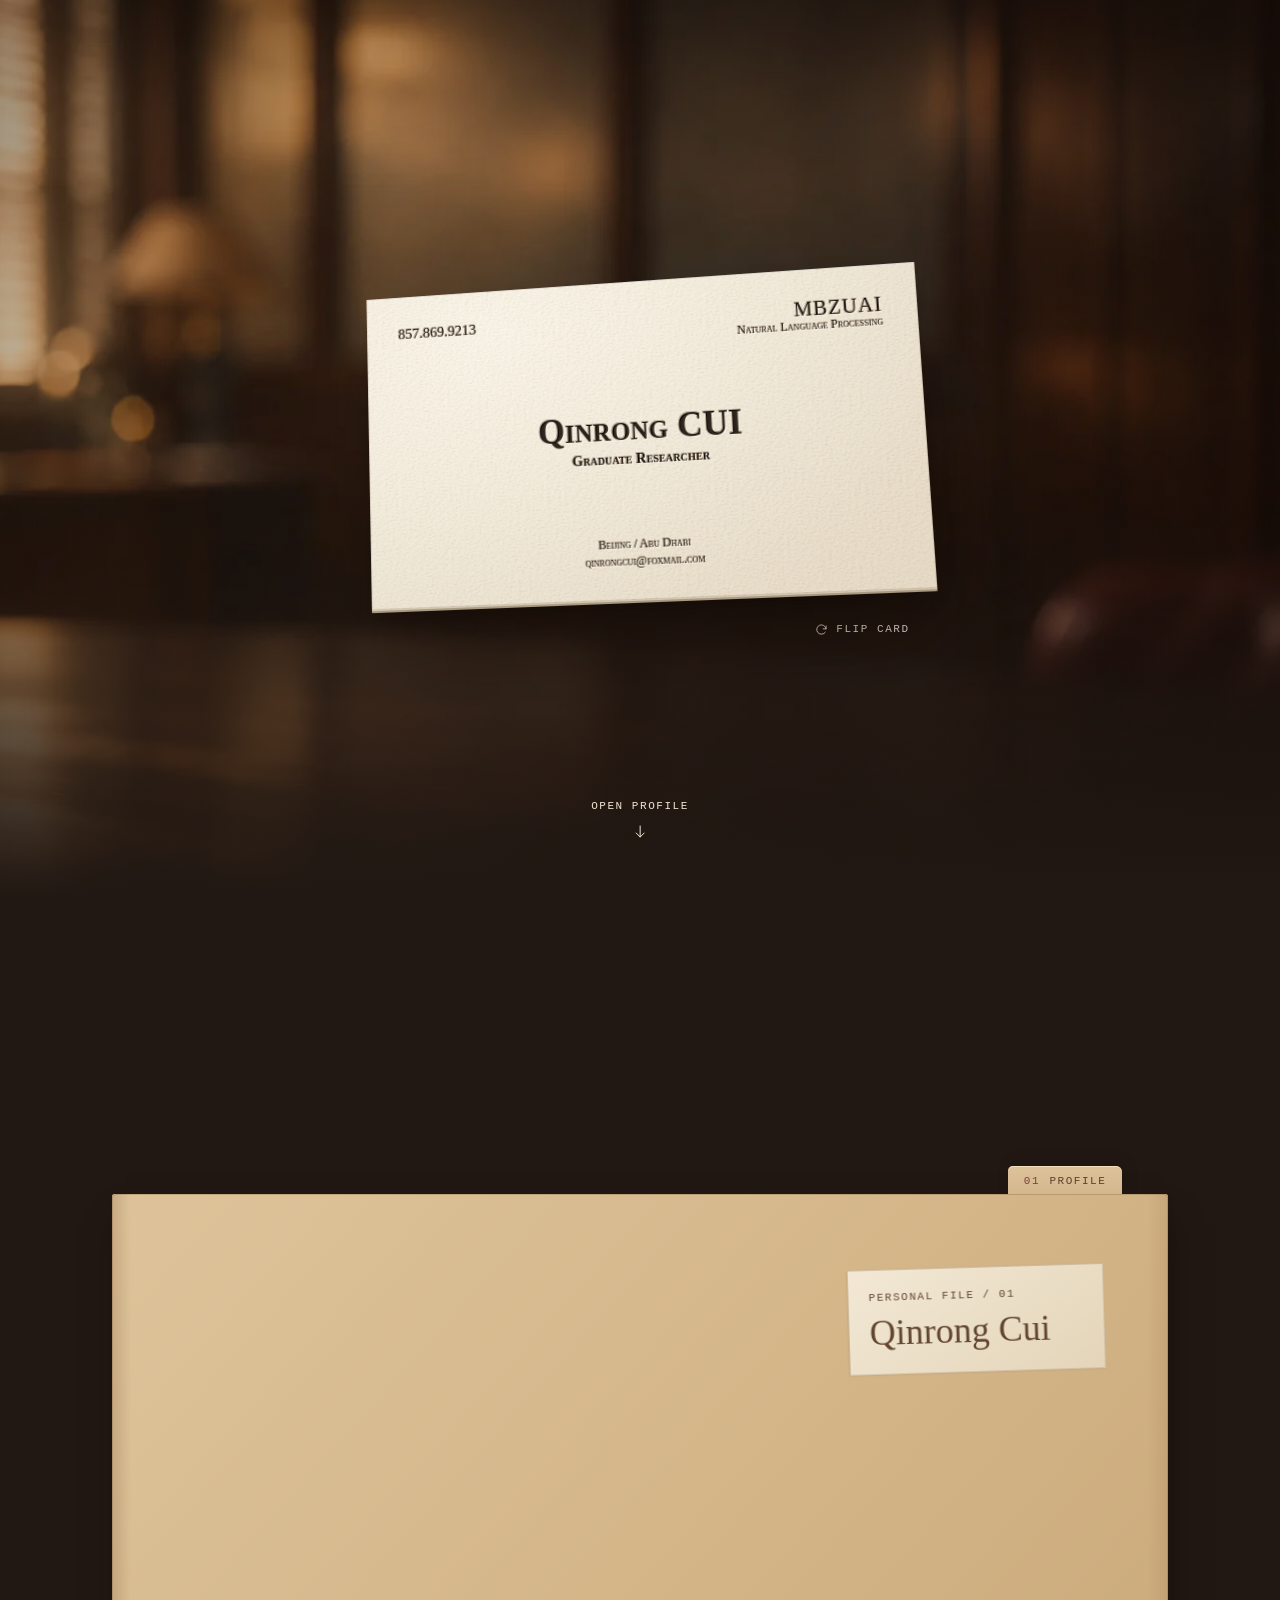
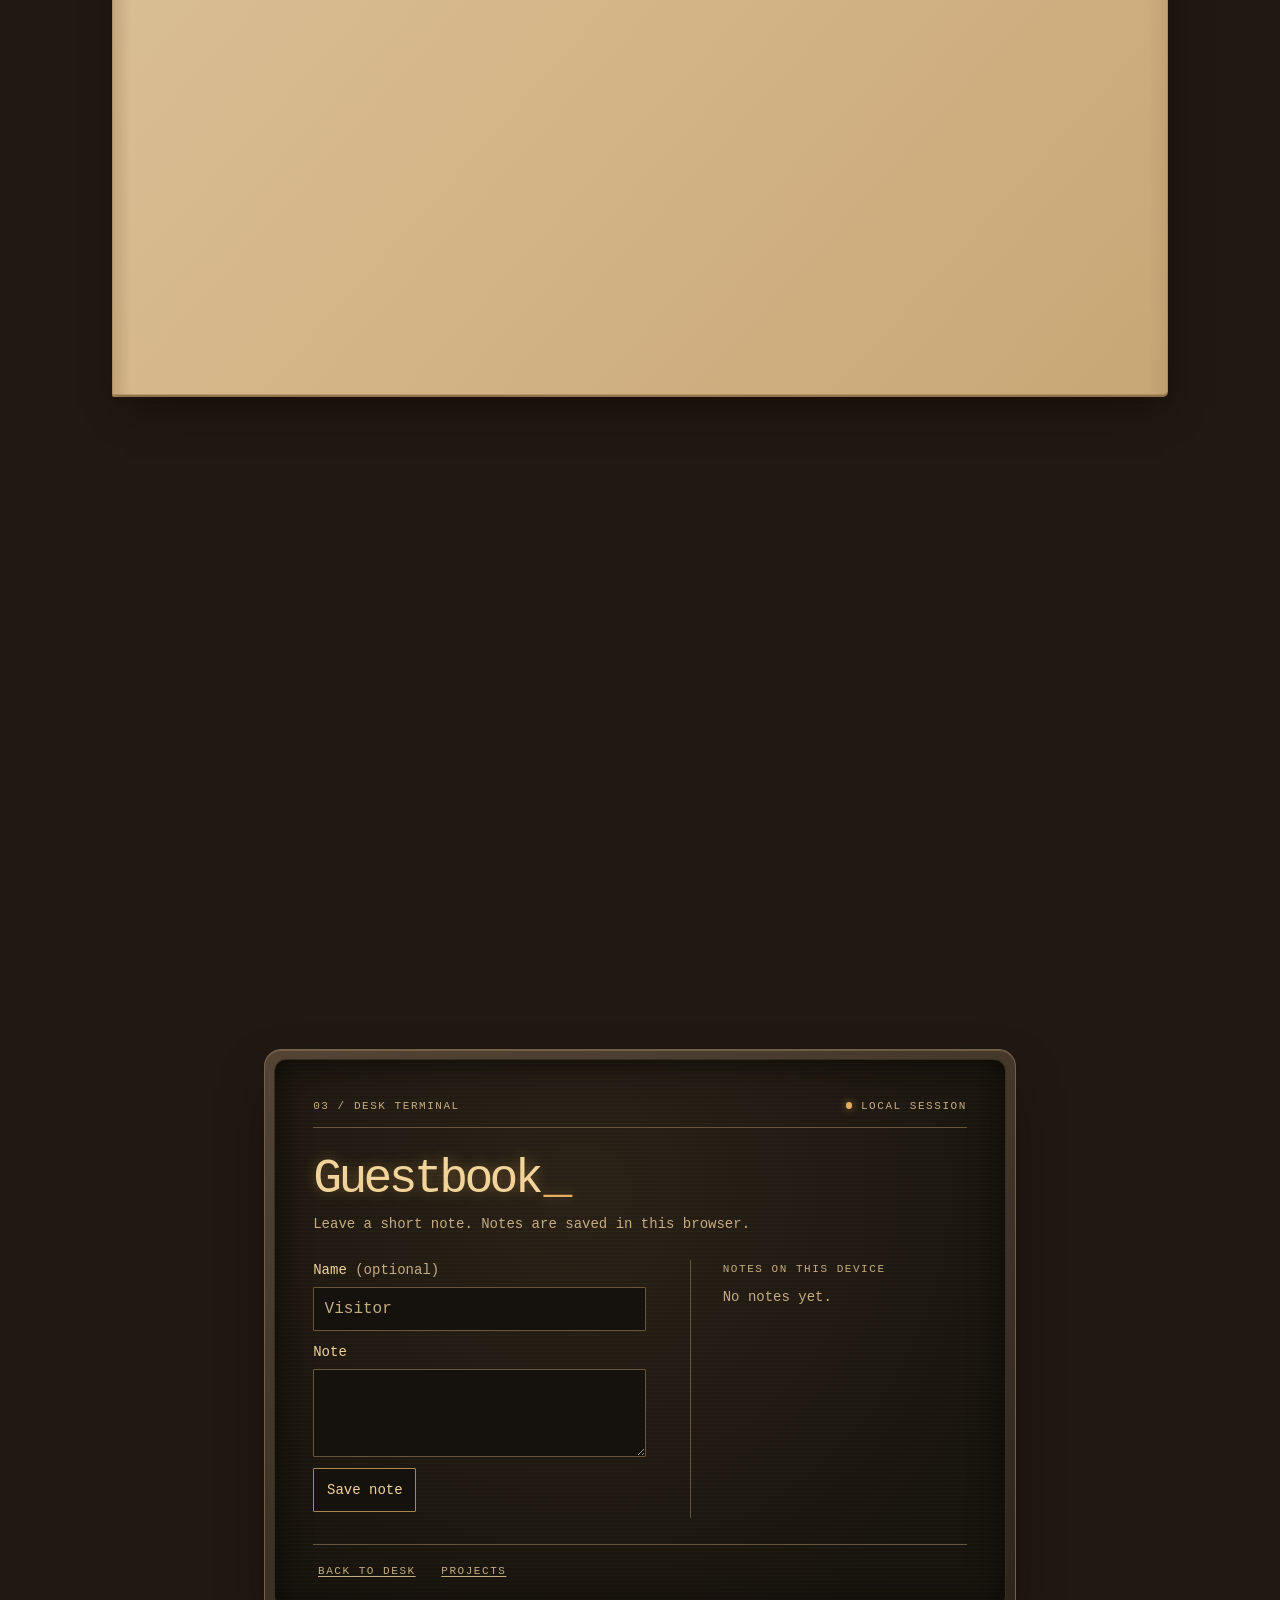
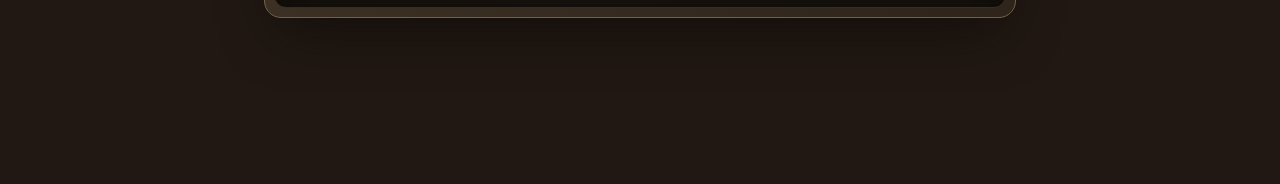
==== commit 47eb605d: "Add desk terminal and research projects" ====
--- a/index.html
+++ b/index.html
@@ -3,17 +3,22 @@
 <head>
   <meta charset="utf-8">
   <meta name="viewport" content="width=device-width, initial-scale=1">
-  <meta name="description" content="Qinrong Cui, M.Sc. student in Natural Language Processing at MBZUAI.">
+  <meta name="description" content="Qinrong Cui, graduate researcher in Natural Language Processing at MBZUAI.">
   <meta name="theme-color" content="#211813">
   <title>Qinrong Cui</title>
   <link rel="icon" type="image/svg+xml" href="assets/monogram.svg">
   <link rel="preload" as="image" href="assets/office.webp">
-  <link rel="stylesheet" href="assets/site.css?v=desk-file">
-  <script src="assets/site.js?v=desk-file" defer></script>
+  <link rel="stylesheet" href="assets/site.css?v=desk-terminal">
+  <link rel="stylesheet" href="assets/terminal.css?v=desk-terminal">
+  <script src="assets/site.js?v=desk-terminal" defer></script>
 </head>
 <body>
   <main class="desk-story">
-    <div class="desk-backdrop" aria-hidden="true"></div>
+    <div class="desk-backdrop" aria-hidden="true">
+      <div class="desk-camera">
+        <img src="assets/walnut-desk.webp" width="1672" height="941" alt="">
+      </div>
+    </div>
     <div class="desk-arrival" id="card" tabindex="-1">
       <section class="cover" aria-label="Qinrong Cui’s business card">
         <svg class="card-materials" width="0" height="0" aria-hidden="true" focusable="false">
@@ -173,12 +178,16 @@
             </section>
           </div>
 
-          <footer class="sheet-footer small-print">
+          <footer class="sheet-footer small-print" id="profile-end" tabindex="-1">
+            <nav class="file-navigation" aria-label="Explore the desk">
+              <a class="file-projects" href="projects/"><span aria-hidden="true">02</span> Projects</a>
+              <a href="#terminal">Open terminal</a>
+            </nav>
             <nav aria-label="Contact">
               <a href="https://github.com/Qinmayyear">GitHub</a>
               <a href="https://www.linkedin.com/in/qinrong-cui-92b93a1bb/">LinkedIn</a>
+              <a class="back-to-card" href="#card">Back to card</a>
             </nav>
-            <a class="back-to-card" href="#card"><span aria-hidden="true">↑</span> Back to card</a>
           </footer>
         </article>
         <div class="folder-cover" aria-hidden="true">
@@ -189,6 +198,46 @@
         </div>
       </div>
     </section>
+
+    <div class="terminal-travel" aria-hidden="true"></div>
+    <section class="terminal-scene" id="terminal" aria-labelledby="terminal-title" tabindex="-1">
+      <div class="terminal-window">
+        <div class="terminal-glass">
+          <header class="terminal-header small-print">
+            <p>03 / Desk terminal</p>
+            <p class="terminal-session">Local session</p>
+          </header>
+
+          <div class="terminal-heading">
+            <h2 id="terminal-title">Guestbook<span aria-hidden="true">_</span></h2>
+            <p>Leave a short note. Notes are saved in this browser.</p>
+          </div>
+
+          <div class="terminal-desk">
+            <form class="terminal-form" hidden>
+              <label for="guest-name">Name <span>(optional)</span></label>
+              <input id="guest-name" name="name" type="text" maxlength="40" autocomplete="nickname" placeholder="Visitor">
+              <label for="guest-message">Note</label>
+              <textarea id="guest-message" name="message" rows="3" maxlength="280" required></textarea>
+              <button type="submit">Save note</button>
+              <p class="terminal-status" role="status"></p>
+            </form>
+
+            <section class="terminal-notes" aria-labelledby="terminal-notes-title">
+              <h3 class="small-print" id="terminal-notes-title">Notes on this device</h3>
+              <p class="terminal-empty">No notes yet.</p>
+              <ul class="terminal-log"></ul>
+              <noscript><p>Enable JavaScript to save a note.</p></noscript>
+            </section>
+          </div>
+
+          <nav class="terminal-footer small-print" aria-label="Desk navigation">
+            <a href="#profile-end">Back to desk</a>
+            <a href="projects/">Projects</a>
+          </nav>
+        </div>
+      </div>
+    </section>
   </main>
 </body>
 </html>
--- a/assets/site.css
+++ b/assets/site.css
@@ -76,6 +76,7 @@
 }
 
 .desk-backdrop {
+  --desk-shade: linear-gradient(152deg, rgb(38 23 14 / 0.08), rgb(27 17 12 / 0.43));
   position: sticky;
   z-index: -1;
   inset-block-start: 0;
@@ -92,7 +93,7 @@
   position: absolute;
   inset: 0;
   background:
-    linear-gradient(152deg, rgb(38 23 14 / 0.08), rgb(27 17 12 / 0.43)),
+    var(--desk-shade),
     url("walnut-desk.webp") 50% 38% / cover no-repeat;
   content: "";
 }
@@ -680,6 +681,28 @@
   text-decoration: underline;
 }
 
+.file-navigation .file-projects {
+  gap: 0.7em;
+  padding-inline: 0.75rem;
+  border: 1px solid rgb(113 75 44 / 0.29);
+  border-radius: 3px 3px 1px 1px;
+  background: linear-gradient(145deg, #e9d6b4, #dfc49b);
+  color: #493020;
+}
+
+.file-projects span {
+  color: var(--oxblood);
+}
+
+#profile-end {
+  scroll-margin-block-start: min(65svh, max(0px, 100svh - 8rem));
+}
+
+#profile-end:focus-visible {
+  outline: 2px solid var(--oxblood);
+  outline-offset: 4px;
+}
+
 @media screen and (prefers-reduced-motion: no-preference) and (min-height: 31rem) {
   .desk-motion .desk-arrival {
     min-block-size: calc(100svh + clamp(14rem, 56svh, 31rem));
@@ -737,8 +760,7 @@
     transform: rotateY(calc(-173deg * var(--folder-progress, 0)));
   }
 
-  .desk-motion .file-folder:focus-within .folder-cover,
-  .desk-motion .profile-scene:focus-visible .folder-cover {
+  .desk-motion .file-folder:has(a:focus-visible) .folder-cover {
     transform: rotateY(-173deg);
   }
 }
@@ -808,6 +830,7 @@
   .folder-tab,
   .folder-cover,
   .profile-sheet::before,
+  .file-navigation,
   .back-to-card {
     display: none;
   }
--- a/assets/terminal.css
+++ b/assets/terminal.css
@@ -0,0 +1,308 @@
+.desk-camera,
+.terminal-travel {
+  display: none;
+}
+
+.terminal-scene {
+  --terminal-ink: #f2d49a;
+  --terminal-dim: #c6ac81;
+  --terminal-rule: #695539;
+  display: grid;
+  min-block-size: 100svh;
+  place-items: center;
+  padding: clamp(1rem, 4vw, 3rem);
+  background: radial-gradient(ellipse at 51% 23%, #33271b, #17130f 79%);
+  color: var(--terminal-ink);
+}
+
+.terminal-scene:focus-visible {
+  outline: 2px solid var(--terminal-ink);
+  outline-offset: -4px;
+}
+
+.terminal-window {
+  inline-size: min(100%, 47rem);
+  padding: clamp(0.3rem, 0.7vw, 0.55rem);
+  border: 1px solid #746047;
+  border-radius: 17px;
+  background: linear-gradient(156deg, #534435, #2e241a);
+  box-shadow: 0 1.5rem 3.5rem -1rem #0c0906b3, inset 0 1px #c6a87849;
+}
+
+.terminal-glass {
+  position: relative;
+  display: grid;
+  align-content: start;
+  gap: clamp(1rem, 2.7vw, 1.6rem);
+  min-inline-size: 0;
+  padding: clamp(1rem, 3.3vw, 2.4rem);
+  border: 1px solid #372e21;
+  border-radius: 12px;
+  background:
+    repeating-linear-gradient(180deg, transparent 0 3px, #a786490b 3px 4px),
+    radial-gradient(ellipse at 42% 24%, #292117, #17130e 83%);
+  box-shadow: inset 0 0 2rem #0c0906;
+  font: 400 0.875rem/1.5 var(--index-face);
+  overflow: hidden;
+  overflow-wrap: anywhere;
+}
+
+.terminal-glass::after {
+  position: absolute;
+  inset-inline: 0;
+  inset-block-start: var(--wake-position, -25%);
+  block-size: 24%;
+  background: linear-gradient(180deg, transparent, #ffd8933d, transparent);
+  opacity: var(--wake-glow, 0);
+  pointer-events: none;
+  content: "";
+}
+
+.terminal-header,
+.terminal-footer {
+  display: flex;
+  flex-wrap: wrap;
+  align-items: center;
+  justify-content: space-between;
+  gap: 0.25rem 1rem;
+  color: var(--terminal-dim);
+}
+
+.terminal-header {
+  padding-block-end: 0.8rem;
+  border-block-end: 1px solid var(--terminal-rule);
+}
+
+.terminal-session::before {
+  display: inline-block;
+  inline-size: 0.4rem;
+  block-size: 0.4rem;
+  margin-inline-end: 0.55rem;
+  border-radius: 50%;
+  background: #e5ac5f;
+  box-shadow: 0 0 0.5rem #f5b05c88;
+  content: "";
+}
+
+.terminal-heading h2 {
+  font-size: clamp(1.65rem, 6vw, 3rem);
+  font-weight: 500;
+  letter-spacing: -0.075em;
+  line-height: 1.06;
+  text-shadow: 0 0 14px #eab15b62;
+}
+
+.terminal-heading h2 span {
+  margin-inline-start: 0.07em;
+  color: #e6ad62;
+}
+
+.terminal-heading p {
+  margin-block-start: 0.55rem;
+  color: var(--terminal-dim);
+}
+
+.terminal-desk,
+.terminal-form:not([hidden]) {
+  display: grid;
+}
+
+.terminal-desk {
+  gap: 1.25rem;
+}
+
+.terminal-form {
+  align-content: start;
+  gap: 0.36rem;
+  min-inline-size: 0;
+}
+
+.terminal-form label span,
+.terminal-empty {
+  color: var(--terminal-dim);
+}
+
+.terminal-form label:not(:first-child) {
+  margin-block-start: 0.35rem;
+}
+
+.terminal-form input,
+.terminal-form textarea,
+.terminal-form button {
+  border: 1px solid var(--terminal-rule);
+  border-radius: 1px;
+  background: #15110d;
+  color: var(--terminal-ink);
+  font: inherit;
+}
+
+.terminal-form input,
+.terminal-form textarea {
+  inline-size: 100%;
+  min-block-size: 2.75rem;
+  padding: 0.44rem 0.65rem;
+  font-size: 1rem;
+}
+
+.terminal-form input::placeholder {
+  color: var(--terminal-dim);
+}
+
+.terminal-form textarea {
+  resize: vertical;
+}
+
+.terminal-form button {
+  justify-self: start;
+  min-block-size: 2.75rem;
+  margin-block-start: 0.35rem;
+  padding-inline: 0.8rem;
+  border-color: #a98753;
+  cursor: pointer;
+}
+
+.terminal-form button:hover,
+.terminal-form button:focus-visible {
+  background: #463722;
+}
+
+.terminal-form :focus-visible {
+  outline: 2px solid var(--terminal-ink);
+  outline-offset: 2px;
+}
+
+.terminal-status {
+  color: var(--terminal-dim);
+  font-size: 0.8rem;
+}
+
+.terminal-notes {
+  min-inline-size: 0;
+  padding-block-start: 0.8rem;
+  border-block-start: 1px solid var(--terminal-rule);
+}
+
+.terminal-notes h3 {
+  margin-block-end: 0.6rem;
+  color: var(--terminal-dim);
+}
+
+.terminal-log {
+  display: grid;
+  gap: 0.75rem;
+  max-block-size: 12rem;
+  padding: 0 0.35rem 0 0;
+  overflow: auto;
+  scrollbar-color: #9a784d #211a12;
+  list-style: none;
+}
+
+.terminal-log li {
+  padding-block-end: 0.65rem;
+  border-block-end: 1px solid var(--terminal-rule);
+}
+
+.terminal-log strong {
+  color: var(--terminal-dim);
+  font-weight: 500;
+}
+
+.terminal-log p {
+  white-space: pre-wrap;
+}
+
+.terminal-footer {
+  justify-content: flex-start;
+  padding-block-start: 0.35rem;
+  border-block-start: 1px solid var(--terminal-rule);
+}
+
+.terminal-footer a {
+  display: inline-flex;
+  align-items: center;
+  min-block-size: 2.75rem;
+  padding-inline: 0.3rem;
+}
+
+@media (min-width: 42rem) {
+  .terminal-glass {
+    aspect-ratio: 4 / 3;
+  }
+
+  .terminal-desk {
+    grid-template-columns: minmax(0, 1.2fr) minmax(0, 1fr);
+    gap: clamp(1.25rem, 4vw, 2.75rem);
+  }
+
+  .terminal-notes {
+    padding-block-start: 0.1rem;
+    padding-inline-start: clamp(1rem, 3vw, 2rem);
+    border-block-start: 0;
+    border-inline-start: 1px solid var(--terminal-rule);
+  }
+}
+
+@media screen and (prefers-reduced-motion: no-preference) and (min-height: 31rem) {
+  .desk-motion .desk-camera {
+    position: absolute;
+    z-index: 1;
+    inset: 0;
+    display: block;
+    visibility: var(--camera-visibility, hidden);
+  }
+
+  .desk-camera img {
+    display: block;
+    transform: translate3d(var(--camera-left, 0px), var(--camera-top, 0px), 0) scale(var(--camera-scale, 1));
+    transform-origin: top left;
+  }
+
+  .desk-camera::after {
+    position: absolute;
+    inset: 0;
+    background: var(--desk-shade);
+    content: "";
+  }
+
+  .desk-motion .desk-backdrop::after {
+    position: absolute;
+    z-index: 2;
+    inset: 0;
+    background: radial-gradient(ellipse at 51% 23%, #33271b, #17130f 79%);
+    opacity: var(--glass-opacity, 0);
+    content: "";
+  }
+
+  .desk-motion .terminal-travel {
+    display: block;
+    block-size: clamp(13rem, 49svh, 27rem);
+  }
+
+  .desk-motion .terminal-scene {
+    background: transparent;
+  }
+
+  .desk-motion .terminal-window {
+    visibility: var(--console-visibility, hidden);
+    opacity: var(--console-light, 0);
+    transform: translateY(var(--console-lift, 0px));
+  }
+
+  .desk-motion .terminal-window:focus-within {
+    visibility: visible;
+    opacity: 1;
+    transform: none;
+  }
+}
+
+@media screen and (max-width: 42rem) and (prefers-reduced-motion: no-preference) and (min-height: 31rem) {
+  .desk-motion .terminal-travel {
+    block-size: clamp(8rem, 34svh, 17rem);
+  }
+}
+
+@media print {
+  .terminal-scene {
+    display: none;
+  }
+}
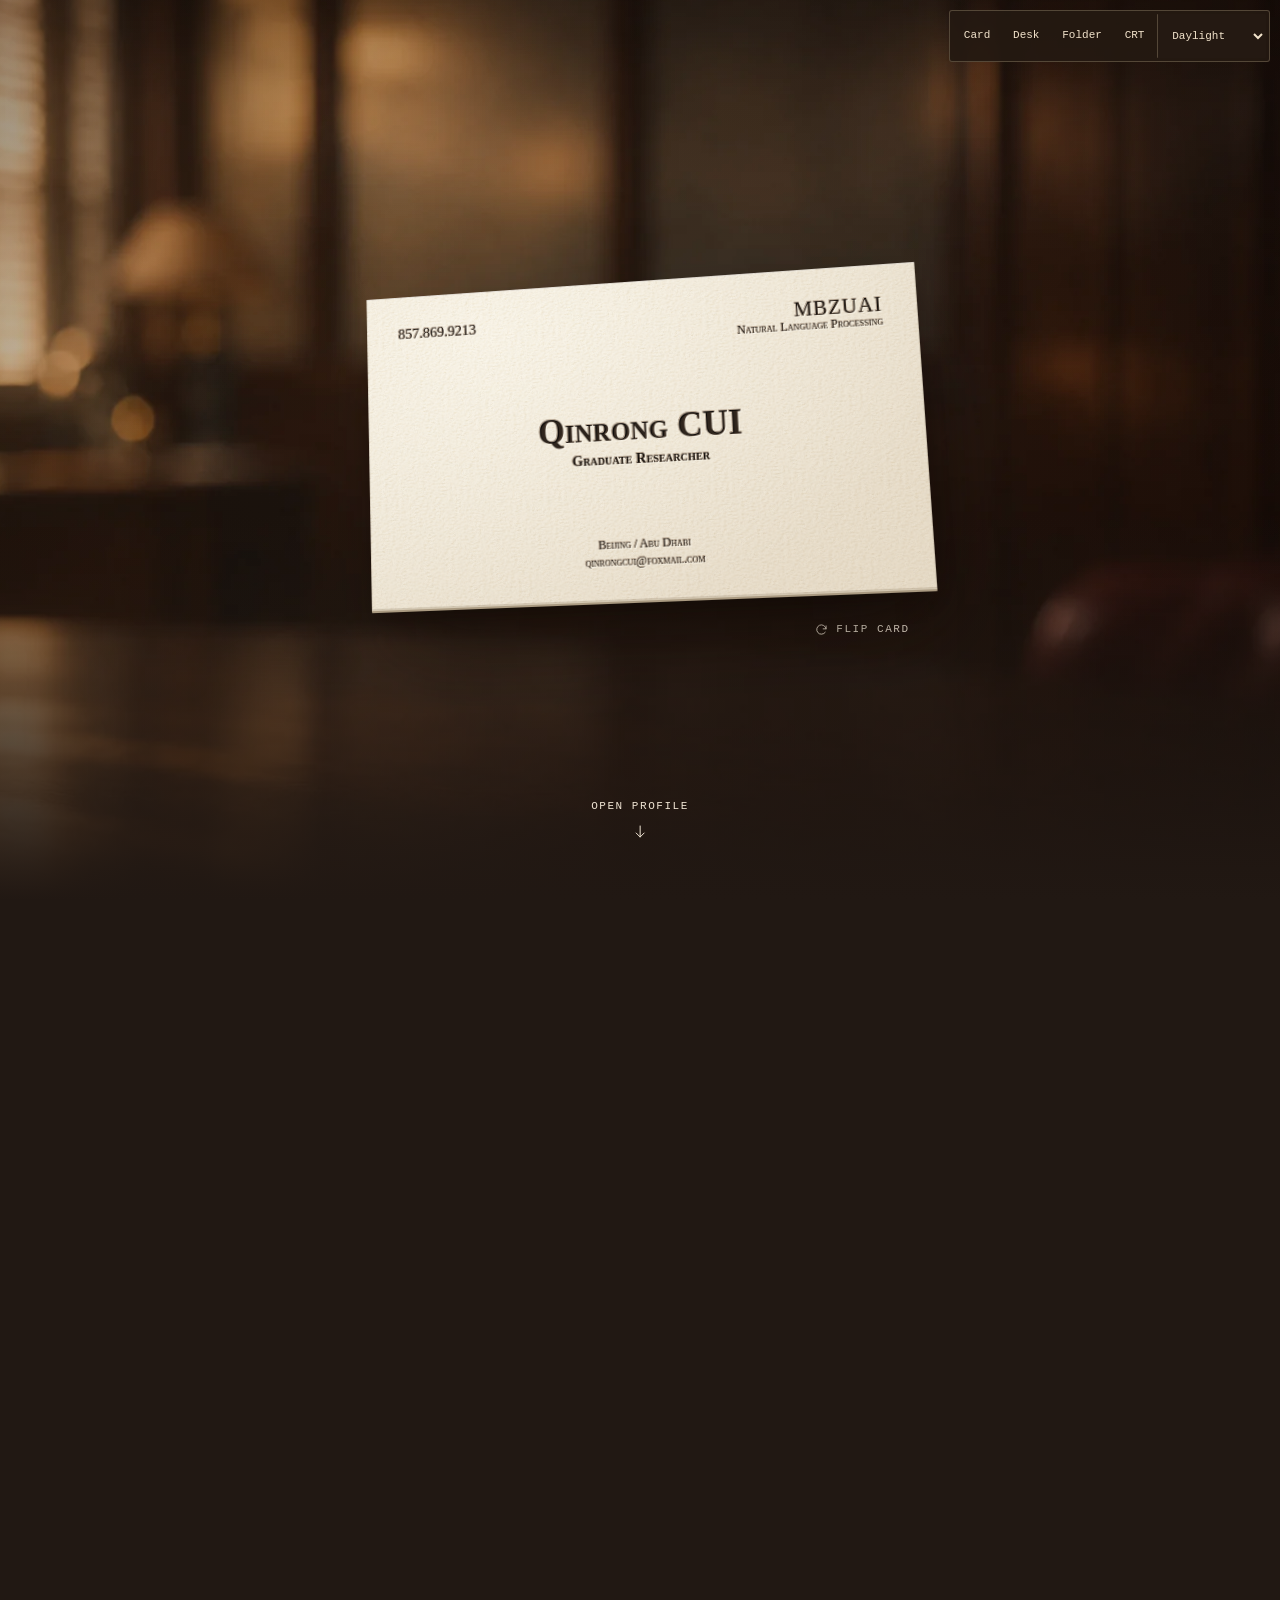
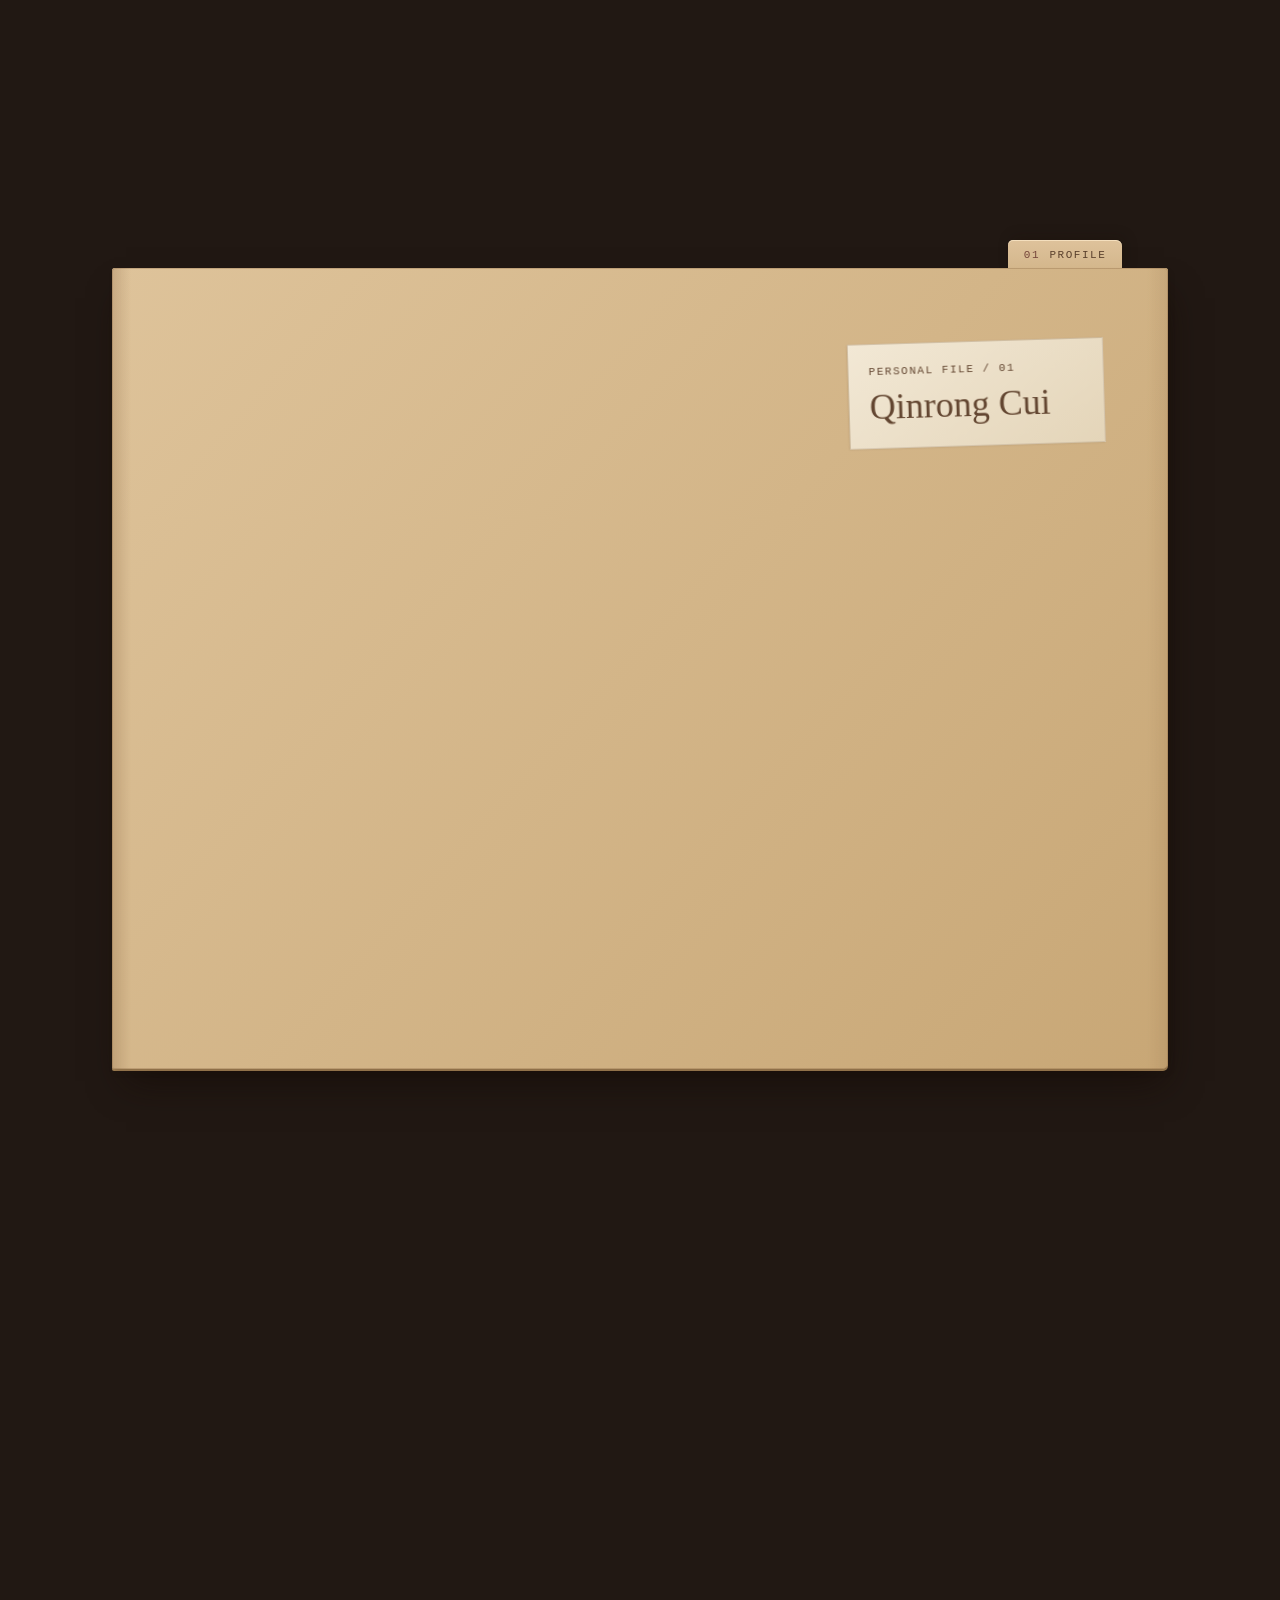
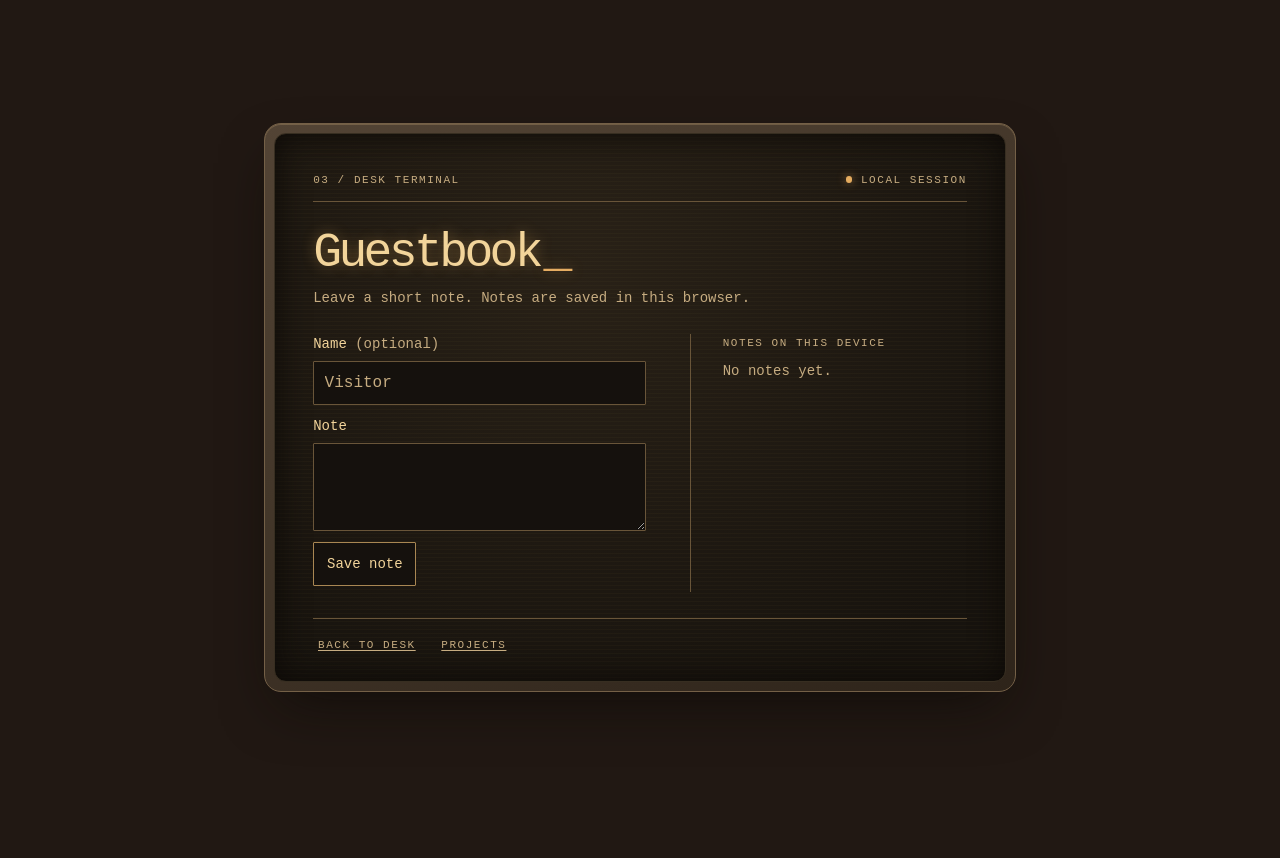
==== commit 65d75139: "Prototype a detailed 3D office desk" ====
--- a/index.html
+++ b/index.html
@@ -10,15 +10,30 @@
   <link rel="preload" as="image" href="assets/office.webp">
   <link rel="stylesheet" href="assets/site.css?v=desk-terminal">
   <link rel="stylesheet" href="assets/terminal.css?v=desk-terminal">
+  <link rel="stylesheet" href="assets/desk3d/scene.css">
   <script src="assets/site.js?v=desk-terminal" defer></script>
+  <script src="assets/desk3d/scene.js" type="module"></script>
 </head>
 <body>
   <main class="desk-story">
     <div class="desk-backdrop" aria-hidden="true">
+      <div class="desk-render"></div>
       <div class="desk-camera">
         <img src="assets/walnut-desk.webp" width="1672" height="941" alt="">
       </div>
     </div>
+    <nav class="desk-inspect small-print" aria-label="3D scene preview" hidden>
+      <button type="button" data-desk-view="card">Card</button>
+      <button type="button" data-desk-view="desk">Desk</button>
+      <button type="button" data-desk-view="folder">Folder</button>
+      <button type="button" data-desk-view="crt">CRT</button>
+      <select aria-label="Desk lighting">
+        <option value="day">Daylight</option>
+        <option value="dusk">Dusk</option>
+        <option value="night">Night</option>
+        <option value="local">Local time</option>
+      </select>
+    </nav>
     <div class="desk-arrival" id="card" tabindex="-1">
       <section class="cover" aria-label="Qinrong Cui’s business card">
         <svg class="card-materials" width="0" height="0" aria-hidden="true" focusable="false">
--- a/assets/desk3d/scene.css
+++ b/assets/desk3d/scene.css
@@ -0,0 +1,110 @@
+.desk-render,
+.desk-inspect {
+  display: none;
+}
+
+@media screen and (prefers-reduced-motion: no-preference) and (min-height: 31rem) {
+  .desk3d-ready .desk-render {
+    position: absolute;
+    z-index: 1;
+    inset: 0;
+    display: block;
+    opacity: var(--desk3d-visibility, 0);
+    background:
+      linear-gradient(var(--desk3d-room-tint, #271b1338), var(--desk3d-room-tint, #271b1338)),
+      url("../office.webp") center 45% / cover no-repeat;
+  }
+
+  .desk-render canvas {
+    display: block;
+    width: 100%;
+    height: 100%;
+  }
+
+  .desk3d-ready .desk-camera {
+    display: none;
+  }
+
+  .desk3d-ready .desk-arrival {
+    min-block-size: calc(100svh + clamp(28rem, 100svh, 60rem));
+  }
+
+  .desk3d-ready .cover::before {
+    opacity: calc(1 - var(--desk3d-visibility, 0));
+  }
+
+  .desk3d-ready .card-stage {
+    transform: var(--desk3d-card-matrix, none);
+    transform-origin: top left;
+    opacity: var(--desk3d-card-opacity, 1);
+  }
+
+  .desk3d-ready.desk3d-card-down .card-stage {
+    visibility: hidden;
+  }
+
+  .desk3d-ready .business-card {
+    --desk3d-card-attitude: var(--desk3d-attitude, 1);
+    transform:
+      rotateZ(calc(-2.5deg * var(--desk3d-card-attitude)))
+      rotateX(calc((6deg + var(--tilt-x)) * var(--desk3d-card-attitude)))
+      rotateY(calc((-6deg + var(--tilt-y)) * var(--desk3d-card-attitude) + var(--card-turn)));
+  }
+
+  .desk3d-ready .profile-scene {
+    margin-block-start: 0;
+  }
+
+  .desk3d-ready .desk-inspect:not([hidden]) {
+    position: fixed;
+    z-index: 3;
+    inset-block-start: max(0.65rem, env(safe-area-inset-top));
+    inset-inline-end: max(0.65rem, env(safe-area-inset-right));
+    display: flex;
+    flex-wrap: wrap;
+    justify-content: flex-end;
+    gap: 2px;
+    max-inline-size: calc(100% - 1.3rem);
+    padding: 3px;
+    border: 1px solid rgb(239 215 180 / 0.24);
+    border-radius: 3px;
+    background: rgb(36 25 18 / 0.92);
+    color: #f2e3cb;
+  }
+
+  .desk-inspect button,
+  .desk-inspect select {
+    min-block-size: 2.75rem;
+    padding-inline: 0.65rem;
+    border: 0;
+    border-radius: 1px;
+    background: transparent;
+    color: inherit;
+    font: inherit;
+    cursor: pointer;
+  }
+
+  .desk-inspect select {
+    border-inline-start: 1px solid rgb(239 215 180 / 0.24);
+    background: #241912;
+  }
+
+  .desk-inspect button:hover,
+  .desk-inspect button:focus-visible {
+    background: rgb(239 215 180 / 0.13);
+  }
+
+  @media (max-width: 35rem) {
+    .desk-inspect button,
+    .desk-inspect select {
+      padding-inline: 0.42rem;
+      letter-spacing: 0.04em;
+    }
+  }
+}
+
+@media print {
+  .desk-inspect {
+    display: none;
+  }
+}
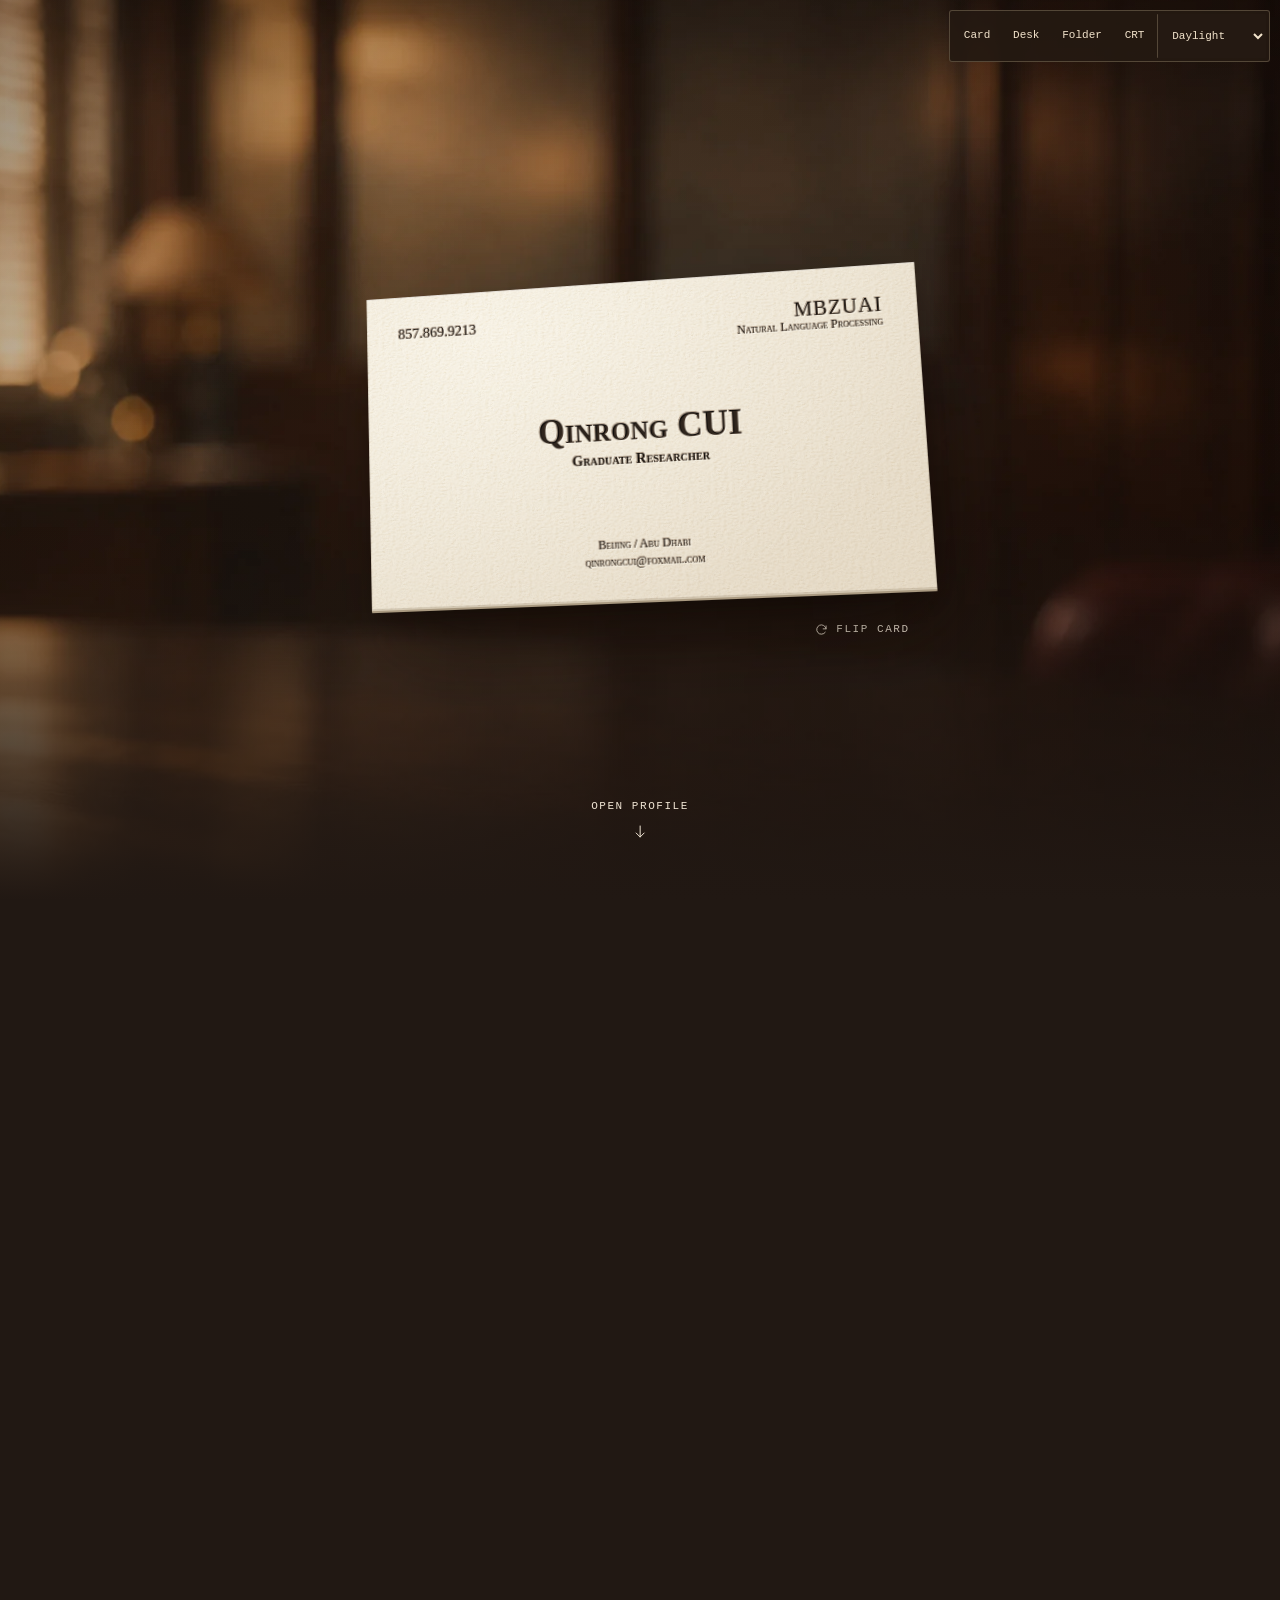
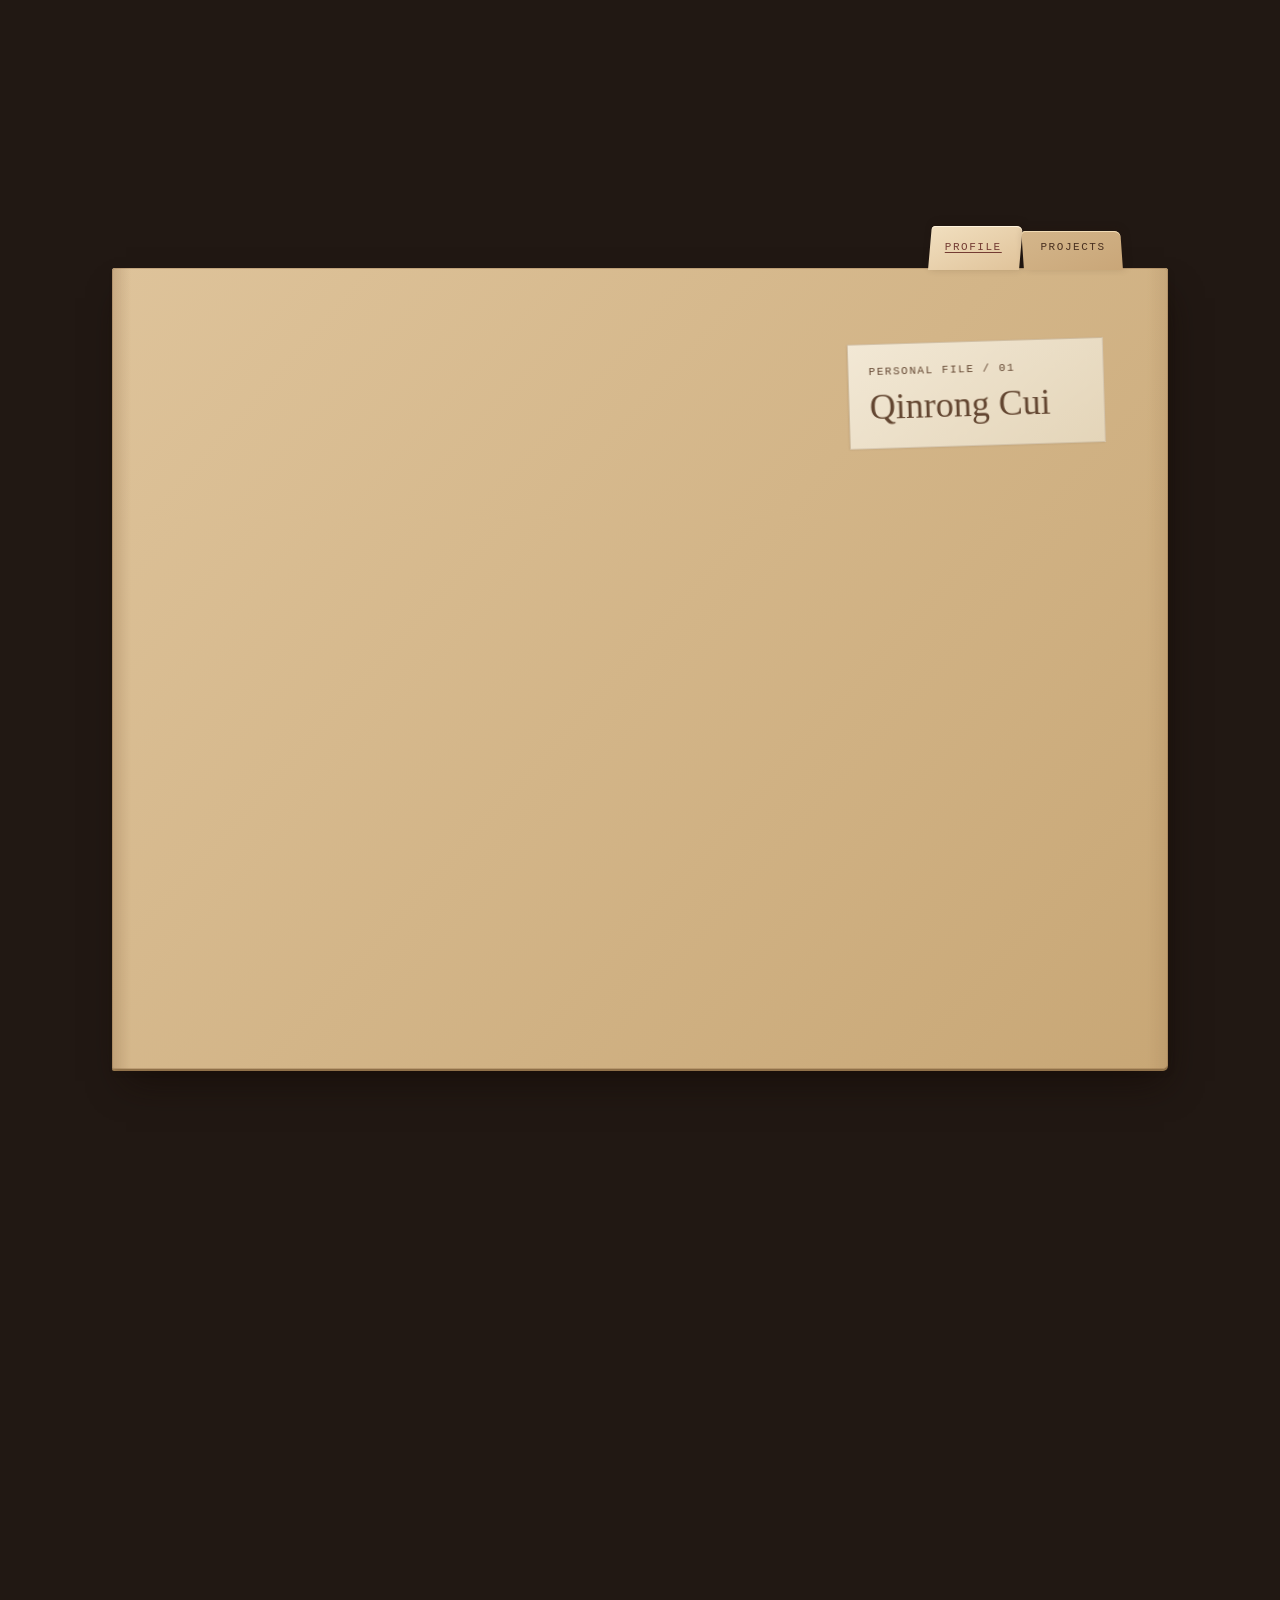
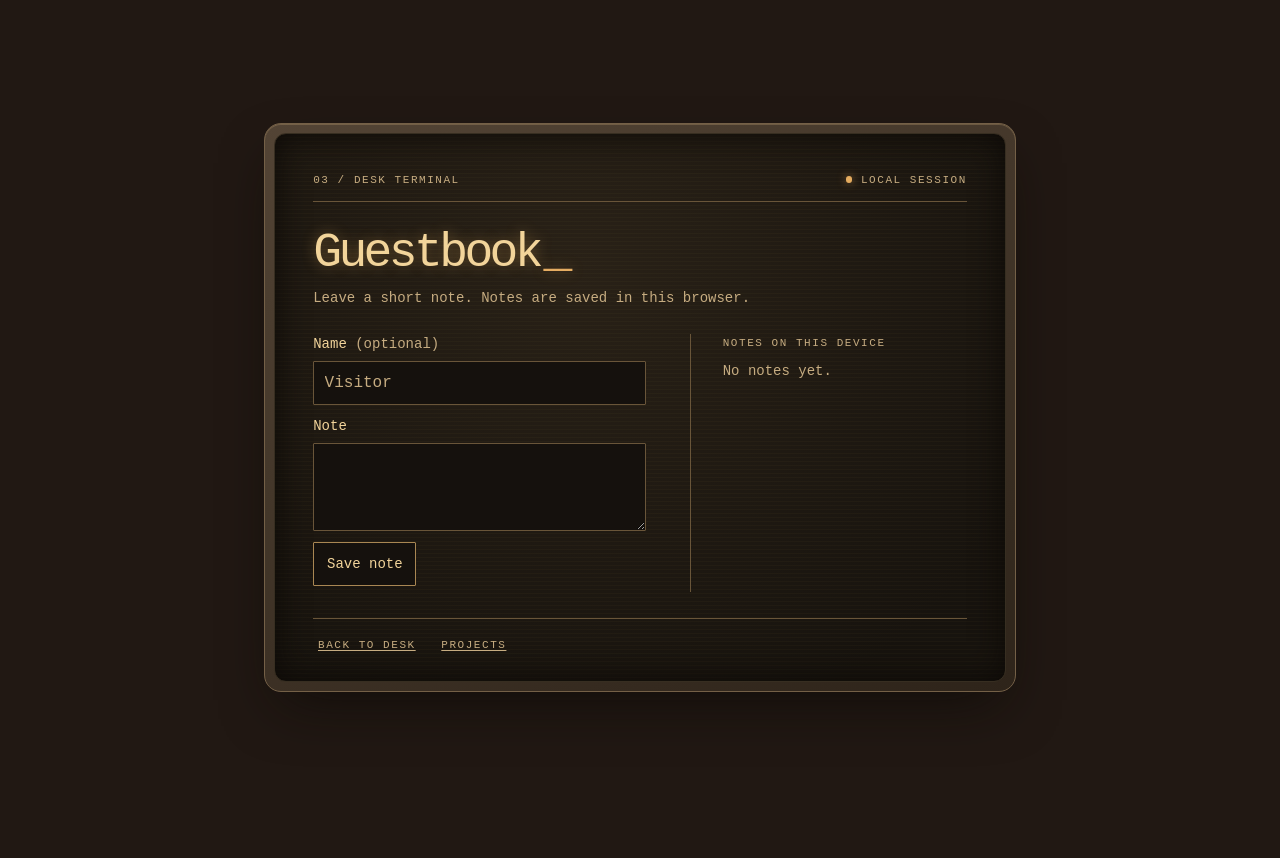
==== commit f7984edf: "Refine the desk lighting and folder experience" ====
--- a/index.html
+++ b/index.html
@@ -11,7 +11,9 @@
   <link rel="stylesheet" href="assets/site.css?v=desk-terminal">
   <link rel="stylesheet" href="assets/terminal.css?v=desk-terminal">
   <link rel="stylesheet" href="assets/desk3d/scene.css">
+  <link rel="stylesheet" href="assets/dossier.css">
   <script src="assets/site.js?v=desk-terminal" defer></script>
+  <script src="assets/dossier.js" defer></script>
   <script src="assets/desk3d/scene.js" type="module"></script>
 </head>
 <body>
@@ -142,60 +144,73 @@
     </div>
 
     <section class="profile-scene" id="profile" aria-labelledby="profile-title" tabindex="-1">
-      <div class="file-folder">
-        <div class="folder-tab small-print" aria-hidden="true"><span>01</span> Profile</div>
-        <article class="profile-sheet paper">
-          <header>
-            <div class="sheet-meta small-print">
-              <p><span class="sheet-number">01</span> Personal Profile</p>
-              <p>Abu Dhabi, UAE</p>
+      <div class="file-folder dossier">
+        <nav class="dossier-tabs small-print" aria-label="Folder sections">
+          <a class="dossier-tab" id="dossier-profile-tab" href="#profile">Profile</a>
+          <a class="dossier-tab" id="dossier-projects-tab" href="projects/">Projects</a>
+        </nav>
+        <div class="profile-sheet paper">
+          <article id="dossier-profile">
+            <header>
+              <div class="sheet-meta small-print">
+                <p><span class="sheet-number">01</span> Personal Profile</p>
+                <p>Abu Dhabi, UAE</p>
+              </div>
+
+              <div class="sheet-heading">
+                <div>
+                  <h2 id="profile-title">Qinrong Cui</h2>
+                  <p class="sheet-subtitle">Graduate research in natural language processing</p>
+                </div>
+                <img class="sheet-imprint" src="assets/monogram.svg" width="104" height="104" alt="">
+              </div>
+            </header>
+
+            <p class="sheet-intro">I study how to evaluate multimodal models, especially how well they understand images and generate video. I’m interested in building benchmarks that make those capabilities easier to measure.</p>
+
+            <div class="sheet-columns">
+              <section aria-labelledby="education-title">
+                <h3 class="small-print" id="education-title">Education</h3>
+                <ul class="education-list">
+                  <li>
+                    <div class="education-line">
+                      <strong><abbr title="Mohamed bin Zayed University of Artificial Intelligence">MBZUAI</abbr></strong>
+                      <span class="education-date">2025–present</span>
+                    </div>
+                    <p>M.Sc. in Natural Language Processing</p>
+                  </li>
+                  <li>
+                    <div class="education-line">
+                      <strong>Northeastern University</strong>
+                      <span class="education-date">2021–2025</span>
+                    </div>
+                    <p>B.S. in Computer Science</p>
+                  </li>
+                </ul>
+              </section>
+
+              <section aria-labelledby="interests-title">
+                <h3 class="small-print" id="interests-title">Research Interests</h3>
+                <ul class="interest-list">
+                  <li>Multimodal language models</li>
+                  <li>Video generation evaluation</li>
+                  <li>Benchmark development</li>
+                </ul>
+              </section>
             </div>
-
-            <div class="sheet-heading">
-              <div>
-                <h2 id="profile-title">Qinrong Cui</h2>
-                <p class="sheet-subtitle">Graduate research in natural language processing</p>
-              </div>
-              <img class="sheet-imprint" src="assets/monogram.svg" width="104" height="104" alt="">
-            </div>
-          </header>
-
-          <p class="sheet-intro">I study how to evaluate multimodal models, especially how well they understand images and generate video. I’m interested in building benchmarks that make those capabilities easier to measure.</p>
-
-          <div class="sheet-columns">
-            <section aria-labelledby="education-title">
-              <h3 class="small-print" id="education-title">Education</h3>
-              <ul class="education-list">
-                <li>
-                  <div class="education-line">
-                    <strong><abbr title="Mohamed bin Zayed University of Artificial Intelligence">MBZUAI</abbr></strong>
-                    <span class="education-date">2025–present</span>
-                  </div>
-                  <p>M.Sc. in Natural Language Processing</p>
-                </li>
-                <li>
-                  <div class="education-line">
-                    <strong>Northeastern University</strong>
-                    <span class="education-date">2021–2025</span>
-                  </div>
-                  <p>B.S. in Computer Science</p>
-                </li>
-              </ul>
-            </section>
-
-            <section aria-labelledby="interests-title">
-              <h3 class="small-print" id="interests-title">Research Interests</h3>
-              <ul class="interest-list">
-                <li>Multimodal language models</li>
-                <li>Video generation evaluation</li>
-                <li>Benchmark development</li>
-              </ul>
-            </section>
-          </div>
+          </article>
+
+          <section id="dossier-projects" hidden>
+            <header class="dossier-project-header">
+              <h2 id="dossier-project-title">Projects</h2>
+              <a class="small-print" href="projects/">Full research archive</a>
+            </header>
+            <p class="dossier-status" role="status"></p>
+            <div class="dossier-project-content"></div>
+          </section>
 
           <footer class="sheet-footer small-print" id="profile-end" tabindex="-1">
             <nav class="file-navigation" aria-label="Explore the desk">
-              <a class="file-projects" href="projects/"><span aria-hidden="true">02</span> Projects</a>
               <a href="#terminal">Open terminal</a>
             </nav>
             <nav aria-label="Contact">
@@ -204,7 +219,7 @@
               <a class="back-to-card" href="#card">Back to card</a>
             </nav>
           </footer>
-        </article>
+        </div>
         <div class="folder-cover" aria-hidden="true">
           <div class="folder-label">
             <p class="small-print">Personal file / 01</p>
--- a/assets/desk3d/scene.css
+++ b/assets/desk3d/scene.css
@@ -1,5 +1,6 @@
 .desk-render,
-.desk-inspect {
+.desk-inspect,
+.desk-cover-room {
   display: none;
 }
 
@@ -10,9 +11,7 @@
     inset: 0;
     display: block;
     opacity: var(--desk3d-visibility, 0);
-    background:
-      linear-gradient(var(--desk3d-room-tint, #271b1338), var(--desk3d-room-tint, #271b1338)),
-      url("../office.webp") center 45% / cover no-repeat;
+    background: #211813;
   }
 
   .desk-render canvas {
@@ -30,7 +29,26 @@
   }
 
   .desk3d-ready .cover::before {
+    opacity: 0;
+  }
+
+  .desk3d-ready .desk-cover-room {
+    position: absolute;
+    z-index: -2;
+    inset: -5%;
+    display: block;
+    background: #34261e url("../office.webp") 50% 53% / cover no-repeat;
     opacity: calc(1 - var(--desk3d-visibility, 0));
+    transform: translateY(calc(-3.5svh * var(--desk-progress))) scale(calc(1 + 0.09 * var(--desk-progress)));
+    pointer-events: none;
+  }
+
+  .desk-cover-room::after {
+    position: absolute;
+    inset: 0;
+    background: #181821 url("office-night.webp") 50% 53% / cover no-repeat;
+    opacity: var(--desk3d-night, 0);
+    content: "";
   }
 
   .desk3d-ready .card-stage {
@@ -95,6 +113,11 @@
   }
 
   @media (max-width: 35rem) {
+    .desk3d-ready .desk-cover-room,
+    .desk-cover-room::after {
+      background-position: 24% 50%;
+    }
+
     .desk-inspect button,
     .desk-inspect select {
       padding-inline: 0.42rem;
--- a/assets/dossier.css
+++ b/assets/dossier.css
@@ -0,0 +1,178 @@
+.dossier-tabs {
+  position: absolute;
+  z-index: 3;
+  inset-block-end: calc(100% - 2px);
+  inset-inline-end: clamp(0.75rem, 4vw, 2.85rem);
+  display: flex;
+  align-items: end;
+  gap: 0.32rem;
+}
+
+.dossier-tab {
+  position: relative;
+  isolation: isolate;
+  display: inline-flex;
+  align-items: center;
+  min-block-size: 2.75rem;
+  padding: 0.55rem clamp(0.68rem, 2vw, 1.05rem);
+  color: #493020;
+  text-decoration: none;
+}
+
+.dossier-tab::before {
+  position: absolute;
+  z-index: -1;
+  inset: 0;
+  border-radius: 4px 6px 0 0;
+  background: linear-gradient(155deg, #d4b68b, #c9a678);
+  box-shadow: inset 0 1px #f2dcb5, 2px -2px 9px rgb(39 21 10 / 0.2);
+  transform: skewX(-5deg);
+  transform-origin: left bottom;
+  content: "";
+}
+
+.dossier-tab:nth-child(2)::before {
+  inset-block-start: 0.3rem;
+  transform: skewX(4deg);
+}
+
+.dossier-tab[aria-selected="true"]::before,
+.dossier-tabs:not([role]) .dossier-tab:first-child::before {
+  background: linear-gradient(155deg, #f1dfbf, #e0c39a);
+  box-shadow: inset 0 1px #fff3dc, 2px -2px 9px rgb(39 21 10 / 0.24);
+}
+
+.dossier-tab:hover,
+.dossier-tab[aria-selected="true"] {
+  color: var(--oxblood);
+  text-decoration: underline;
+}
+
+.dossier-tab:focus-visible {
+  outline: 2px solid #fff4de;
+  outline-offset: 2px;
+}
+
+.dossier-project-header {
+  display: flex;
+  flex-wrap: wrap;
+  justify-content: space-between;
+  align-items: end;
+  gap: 0.15rem 1.3rem;
+  padding-block-end: 0.85rem;
+  border-block-end: 1px solid var(--rule);
+}
+
+.dossier-project-header h2 {
+  font-size: clamp(2.25rem, 6vw, 4.1rem);
+  font-weight: 400;
+  letter-spacing: -0.05em;
+  line-height: 1;
+}
+
+.dossier-project-header a,
+.dossier-project-links a {
+  display: inline-flex;
+  align-items: center;
+  min-block-size: 2.75rem;
+  color: var(--oxblood);
+}
+
+.dossier-status:not(:empty) {
+  margin-block-start: 1rem;
+  color: var(--muted-ink);
+}
+
+.dossier-project-list {
+  margin: 0;
+  padding: 0;
+  list-style: none;
+}
+
+.dossier-project-entry {
+  display: grid;
+  align-items: start;
+  gap: 0.8rem 1.5rem;
+  padding-block: 1.1rem;
+}
+
+.dossier-project-entry + .dossier-project-entry {
+  border-block-start: 1px solid rgb(112 90 67 / 0.28);
+}
+
+.dossier-project-entry:last-child {
+  padding-block-end: 0;
+}
+
+.dossier-project-entry h3 {
+  margin-block: 0.2rem 0.4rem;
+  font-size: clamp(1.35rem, 3.15vw, 2rem);
+  font-weight: 400;
+  line-height: 1.1;
+}
+
+.dossier-project-entry h3 a {
+  text-decoration-color: var(--rule);
+}
+
+.dossier-project-entry h3 a:hover {
+  text-decoration-color: currentColor;
+}
+
+.dossier-project-entry .research-venue,
+.dossier-project-figure figcaption {
+  color: var(--muted-ink);
+}
+
+.dossier-project-links {
+  display: flex;
+  flex-wrap: wrap;
+  gap: 0 1.15rem;
+  margin-block-start: 0.2rem;
+}
+
+.dossier-project-figure {
+  inline-size: min(100%, 17rem);
+  margin: 0;
+}
+
+.dossier-project-figure .figure-print {
+  display: block;
+  padding: 0.28rem;
+  border: 1px solid #c7b9a3;
+  background: #fdfbf5;
+}
+
+.dossier-project-figure img {
+  display: block;
+  inline-size: 100%;
+  block-size: auto;
+}
+
+.dossier-project-figure figcaption {
+  display: grid;
+  gap: 0.15rem;
+  margin-block-start: 0.35rem;
+  font-size: 0.875rem;
+  line-height: 1.3;
+}
+
+.dossier-project-figure .figure-credit {
+  font: 400 0.69rem/1.45 var(--index-face);
+}
+
+@media (min-width: 42rem) {
+  .dossier-project-entry {
+    grid-template-columns: minmax(0, 1fr) minmax(10rem, 0.53fr);
+  }
+}
+
+@media print {
+  .dossier-tabs {
+    display: none;
+  }
+
+  .dossier-project-entry {
+    break-inside: avoid;
+  }
+}
